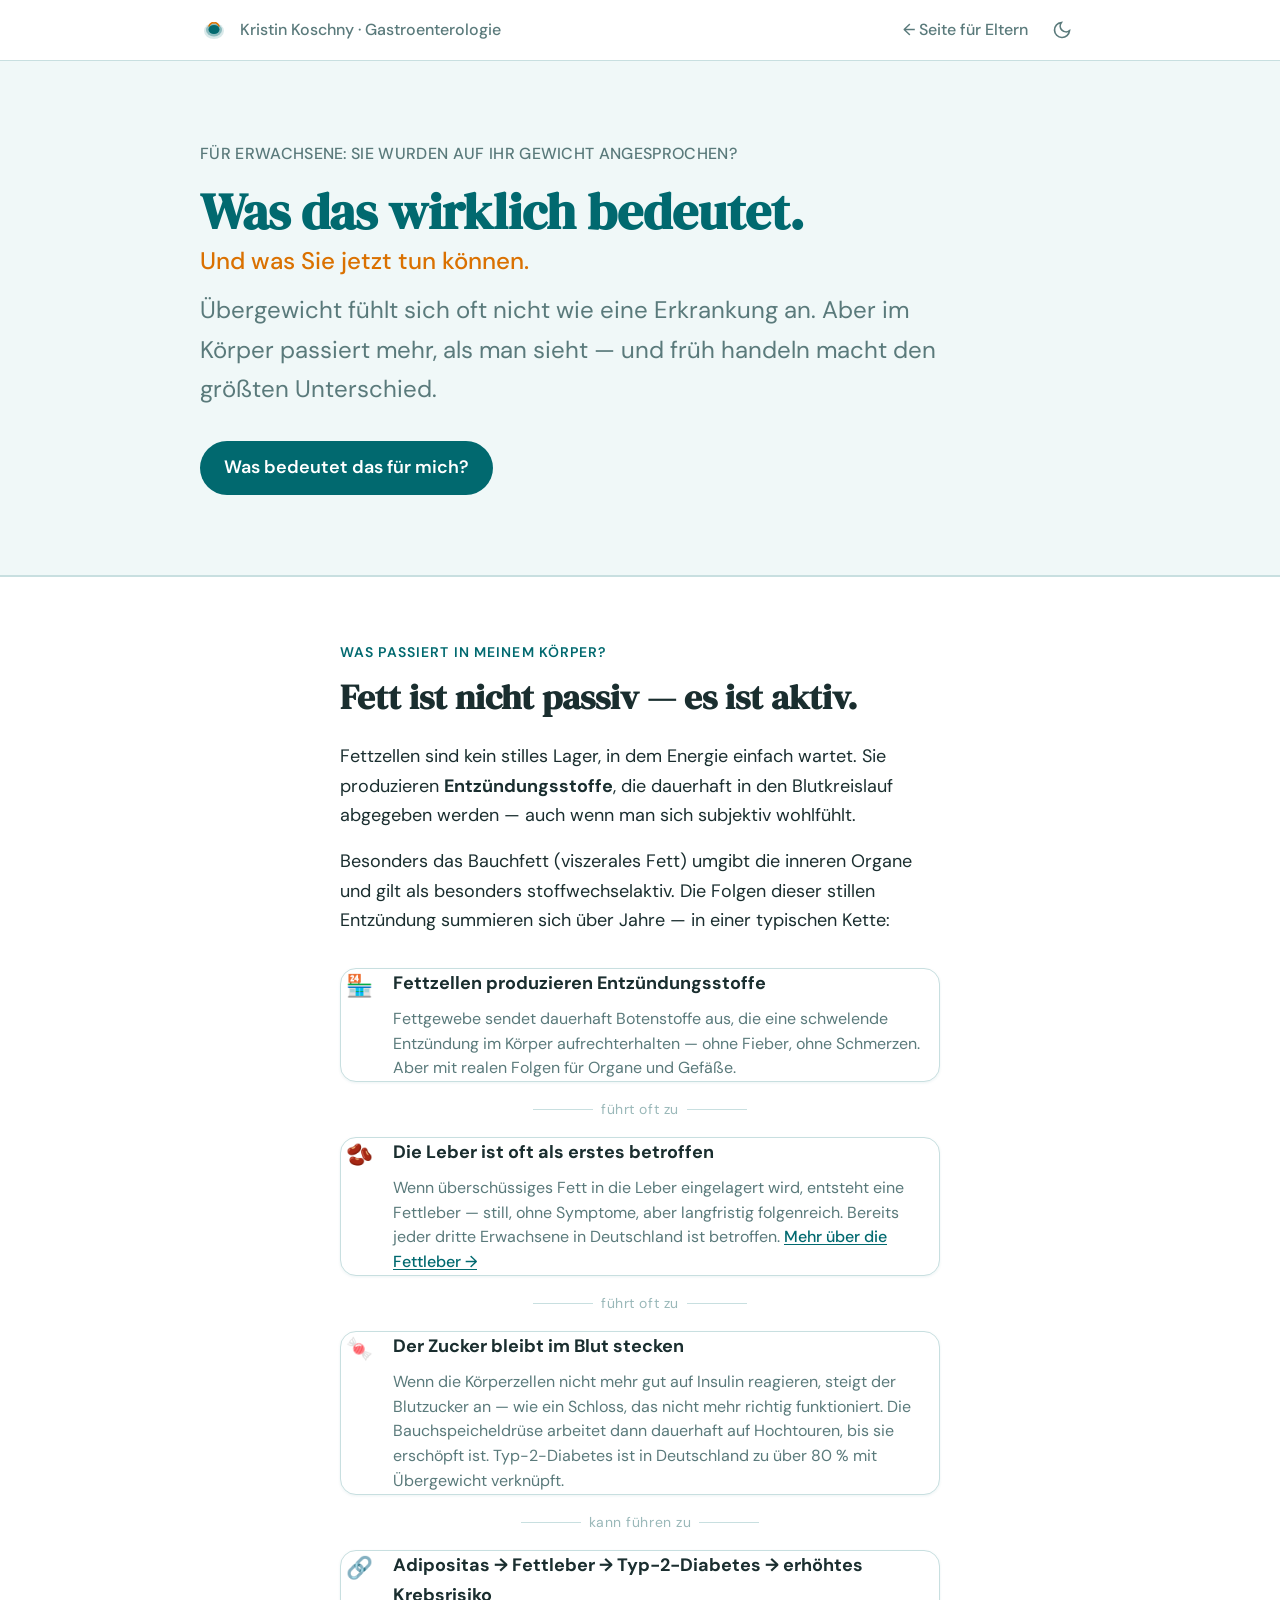
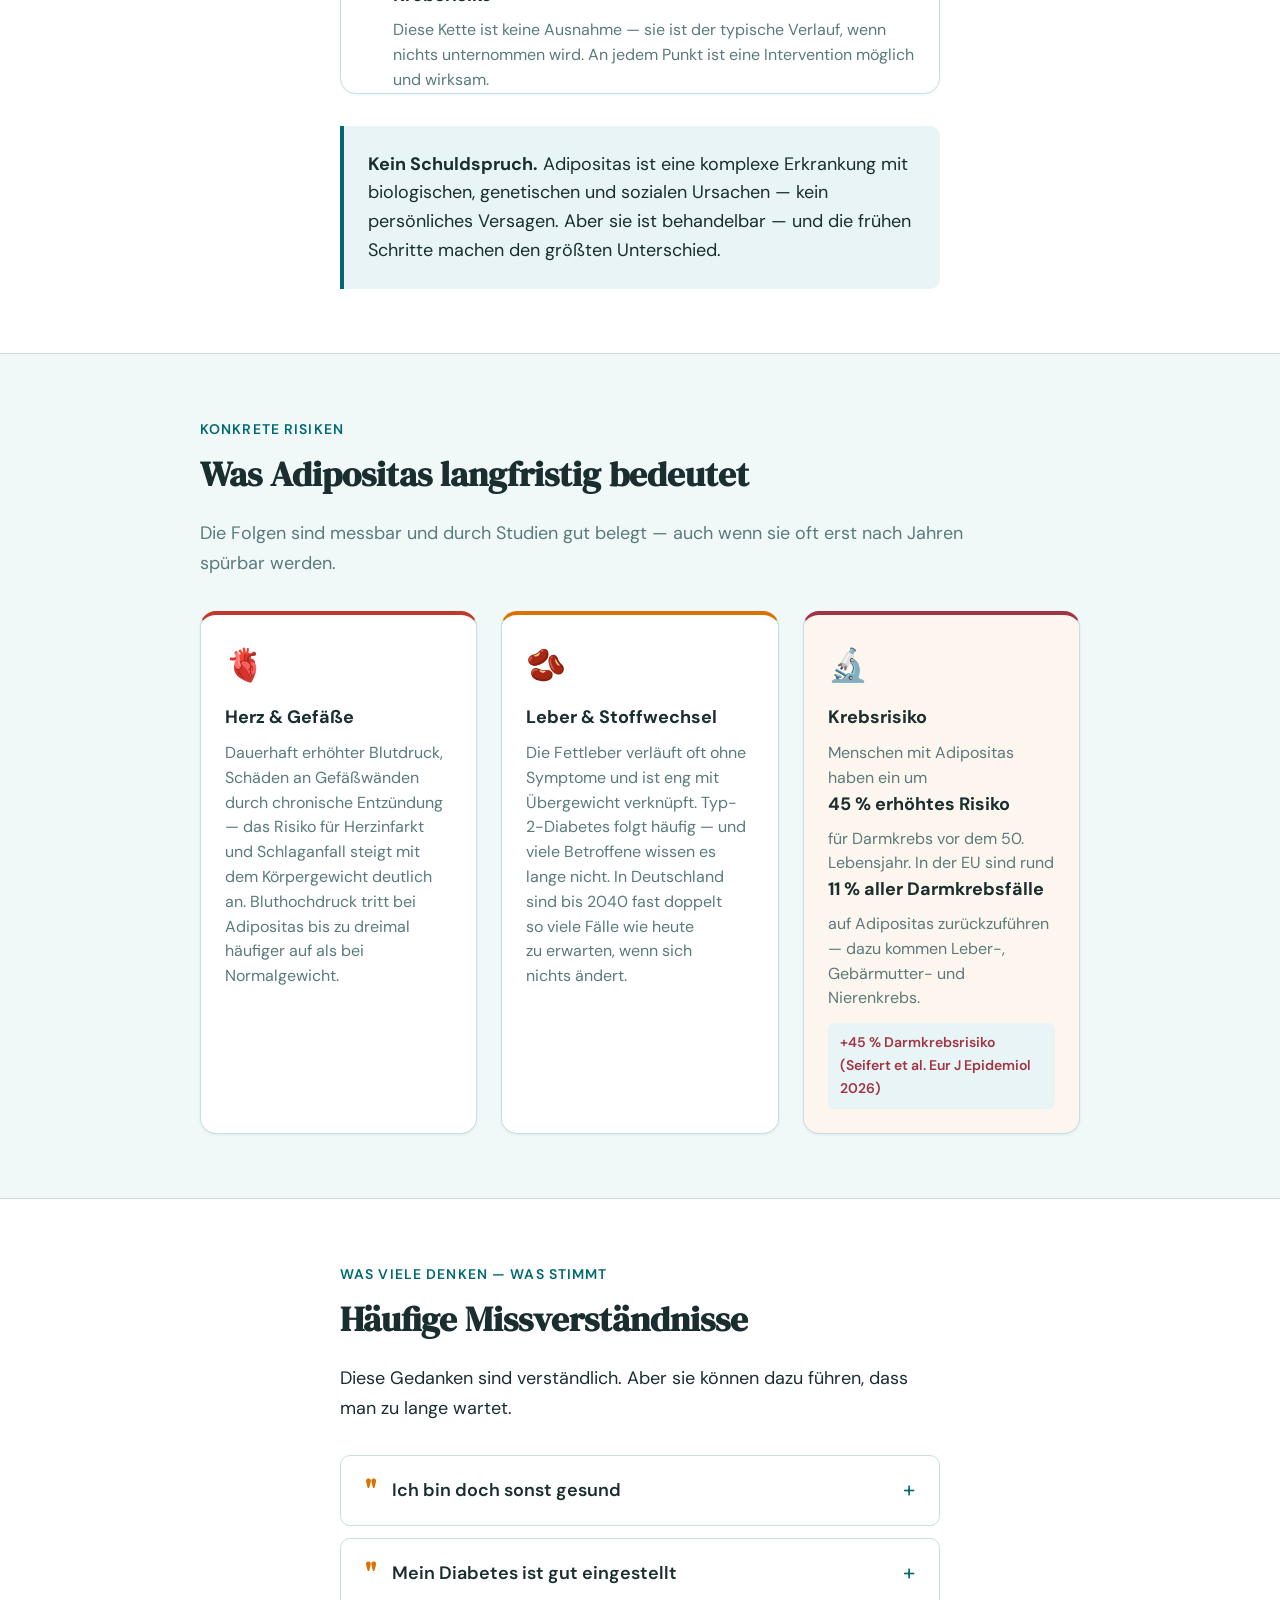
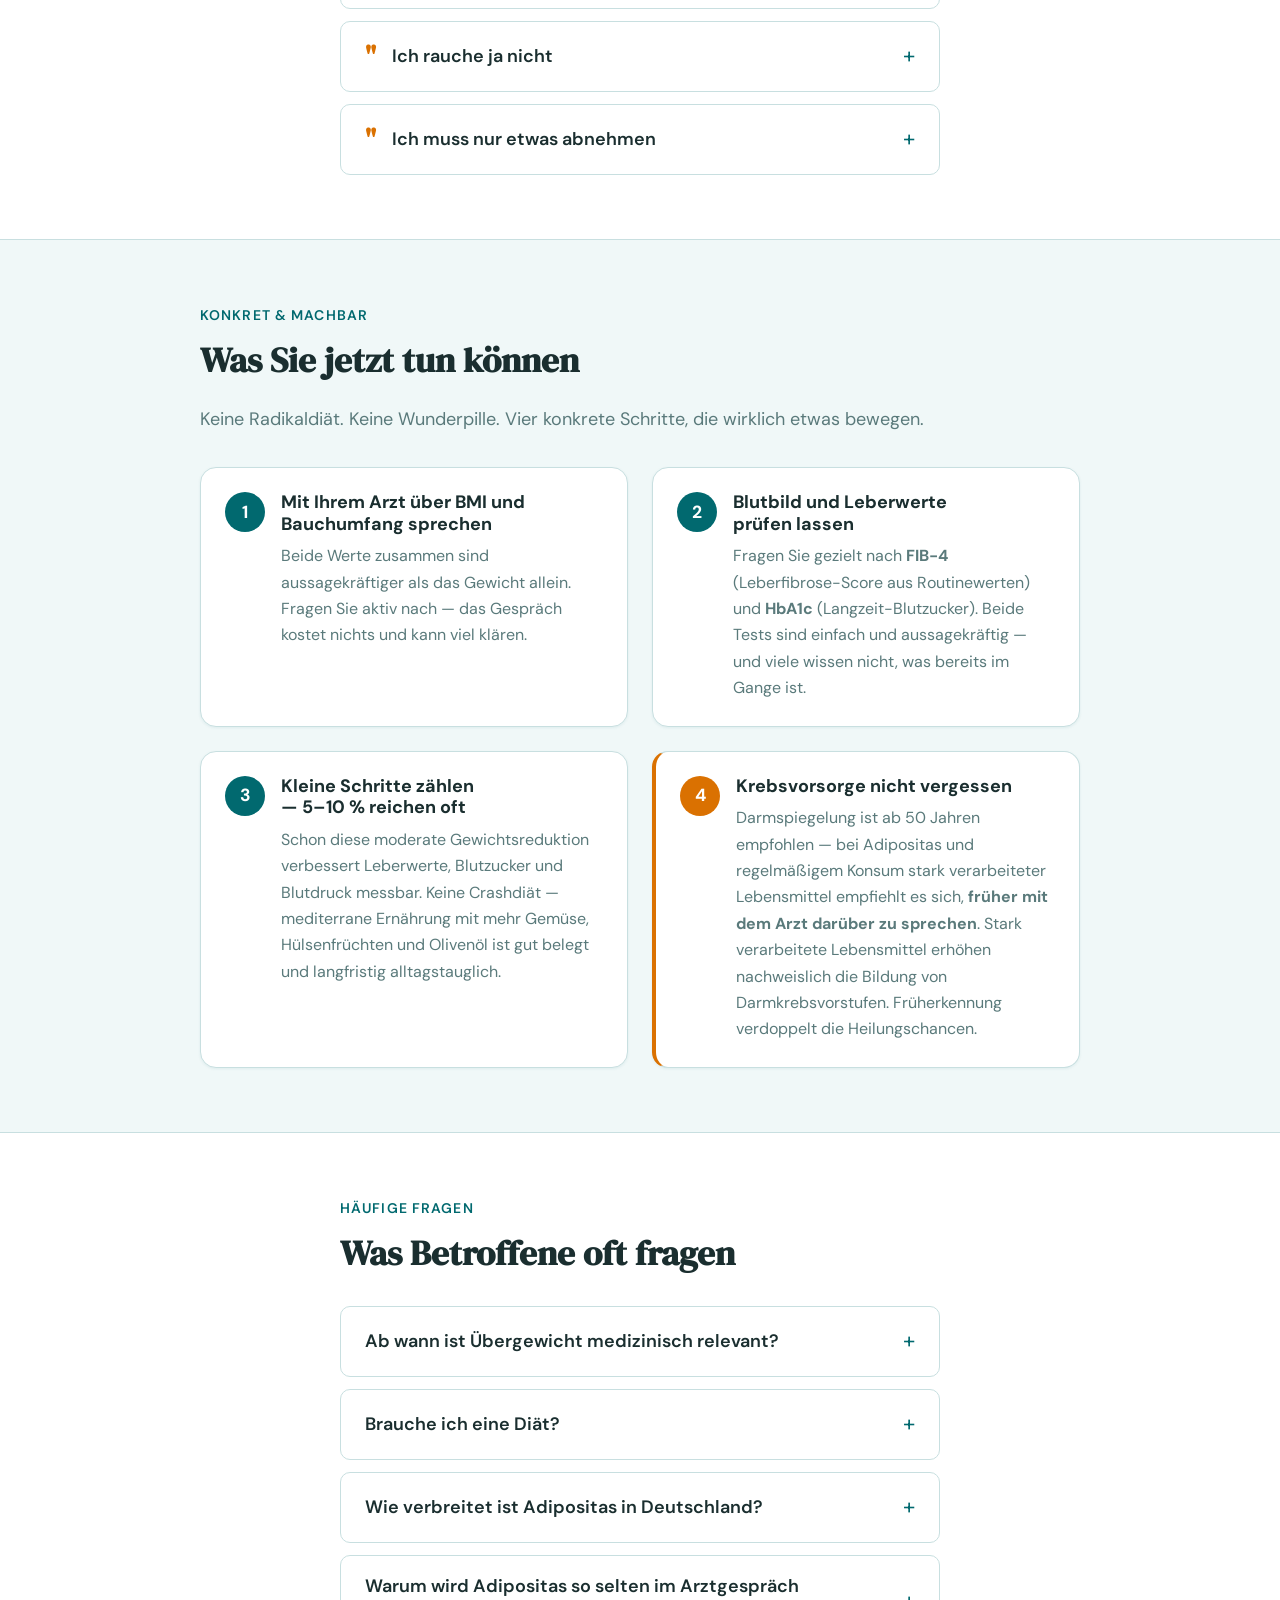
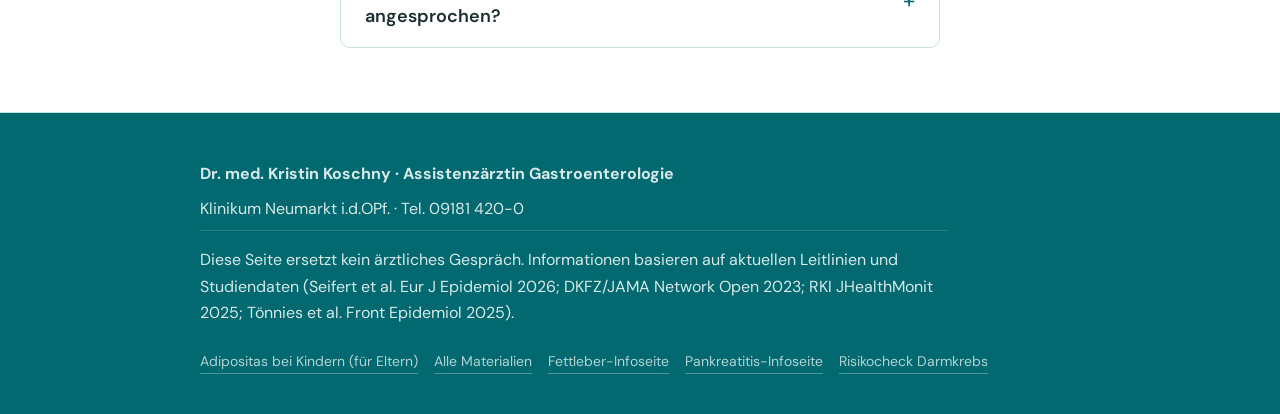
==== erwachsene.html @ b461386c "Neue Seite: Adipositas bei Erwachsenen" ====
<!DOCTYPE html>
<html lang="de" data-theme="light">
<head>
  <meta charset="UTF-8" />
  <meta name="viewport" content="width=device-width, initial-scale=1.0" />
  <title>Adipositas bei Erwachsenen – was das bedeutet und was Sie tun können | Klinikum Neumarkt</title>
  <meta name="description" content="Was Adipositas im Erwachsenenalter medizinisch bedeutet, welche Risiken bestehen – und was Sie konkret jetzt tun können." />
  <link rel="preconnect" href="https://fonts.googleapis.com" />
  <link rel="preconnect" href="https://fonts.gstatic.com" crossorigin />
  <link href="https://fonts.googleapis.com/css2?family=DM+Sans:wght@400;500;600;700&family=DM+Serif+Display&display=swap" rel="stylesheet" />
  <link rel="stylesheet" href="style.css" />

  <!--
    Quellenangaben / Sources:
    - Seifert et al. Eur J Epidemiol 2026: +45% Risiko für Early-Onset CRC bei Adipositas
    - DKFZ / JAMA Network Open 2023: Adipositas-assoziierter Darmkrebs (11% der EU-Fälle)
    - RKI Journal of Health Monitoring 2025: Adipositasprävalenz 19,7% in Deutschland
    - Tönnies et al. Front Epidemiol 2025: Prognose Typ-2-Diabetes und Übergewicht
  -->
</head>
<body>

  <!-- NAV -->
  <header class="nav">
    <div class="nav-inner">
      <span class="nav-logo">
        <svg width="28" height="28" viewBox="0 0 28 28" fill="none" aria-label="Klinikum Neumarkt Gastroenterologie">
          <ellipse cx="14" cy="15" rx="10" ry="8" fill="#01696F" opacity="0.15"/>
          <ellipse cx="14" cy="14" rx="8" ry="6.5" fill="#01696F" opacity="0.35"/>
          <ellipse cx="14" cy="13.5" rx="5.5" ry="4.5" fill="#01696F"/>
          <path d="M9 10 Q11 6 14 7 Q17 6 19 10" stroke="#DA7101" stroke-width="1.5" fill="none" stroke-linecap="round"/>
        </svg>
        <span>Kristin Koschny · Gastroenterologie</span>
      </span>
      <div style="display:flex;align-items:center;gap:var(--space-4)">
        <a href="index.html" class="nav-back">← Seite für Eltern</a>
        <button data-theme-toggle aria-label="Darkmode umschalten">
          <svg width="20" height="20" viewBox="0 0 24 24" fill="none" stroke="currentColor" stroke-width="2"><path d="M21 12.79A9 9 0 1 1 11.21 3 7 7 0 0 0 21 12.79z"/></svg>
        </button>
      </div>
    </div>
  </header>

  <!-- HERO -->
  <section class="hero">
    <div class="container">
      <p class="hero-label">Für Erwachsene: Sie wurden auf Ihr Gewicht angesprochen?</p>
      <h1 class="hero-headline">Was das wirklich bedeutet.<br><span class="hero-sub">Und was Sie jetzt tun können.</span></h1>
      <p class="hero-body">
        Übergewicht fühlt sich oft nicht wie eine Erkrankung an. Aber im Körper passiert mehr, als man sieht — und früh handeln macht den größten Unterschied.
      </p>
      <a href="#was-passiert" class="btn-primary">Was bedeutet das für mich?</a>
    </div>
  </section>

  <!-- SECTION 1: Was passiert im Körper -->
  <section class="section section-alt" id="was-passiert">
    <div class="container container-narrow">
      <p class="section-eyebrow">Was passiert in meinem Körper?</p>
      <h2>Fett ist nicht passiv — es ist aktiv.</h2>
      <p>
        Fettzellen sind kein stilles Lager, in dem Energie einfach wartet. Sie produzieren <strong>Entzündungsstoffe</strong>, die dauerhaft in den Blutkreislauf abgegeben werden — auch wenn man sich subjektiv wohlfühlt.
      </p>
      <p>
        Besonders das Bauchfett (viszerales Fett) umgibt die inneren Organe und gilt als besonders stoffwechselaktiv. Die Folgen dieser stillen Entzündung summieren sich über Jahre — in einer typischen Kette:
      </p>

      <div class="body-chain">
        <div class="chain-item fade-in">
          <div class="chain-icon">🏪</div>
          <div class="chain-content">
            <strong>Fettzellen produzieren Entzündungsstoffe</strong>
            <p>Fettgewebe sendet dauerhaft Botenstoffe aus, die eine schwelende Entzündung im Körper aufrechterhalten — ohne Fieber, ohne Schmerzen. Aber mit realen Folgen für Organe und Gefäße.</p>
          </div>
        </div>
        <div class="chain-connector">führt oft zu</div>
        <div class="chain-item fade-in">
          <div class="chain-icon">🫘</div>
          <div class="chain-content">
            <strong>Die Leber ist oft als erstes betroffen</strong>
            <p>Wenn überschüssiges Fett in die Leber eingelagert wird, entsteht eine Fettleber — still, ohne Symptome, aber langfristig folgenreich. Bereits jeder dritte Erwachsene in Deutschland ist betroffen. <a href="https://kkoschny.github.io/fettleber" class="inline-link">Mehr über die Fettleber →</a></p>
          </div>
        </div>
        <div class="chain-connector">führt oft zu</div>
        <div class="chain-item fade-in">
          <div class="chain-icon">🍬</div>
          <div class="chain-content">
            <strong>Der Zucker bleibt im Blut stecken</strong>
            <p>Wenn die Körperzellen nicht mehr gut auf Insulin reagieren, steigt der Blutzucker an — wie ein Schloss, das nicht mehr richtig funktioniert. Die Bauchspeicheldrüse arbeitet dann dauerhaft auf Hochtouren, bis sie erschöpft ist. Typ-2-Diabetes ist in Deutschland zu über 80&nbsp;% mit Übergewicht verknüpft.</p>
          </div>
        </div>
        <div class="chain-connector">kann führen zu</div>
        <div class="chain-item fade-in">
          <div class="chain-icon">🔗</div>
          <div class="chain-content">
            <strong>Adipositas → Fettleber → Typ-2-Diabetes → erhöhtes Krebsrisiko</strong>
            <p>Diese Kette ist keine Ausnahme — sie ist der typische Verlauf, wenn nichts unternommen wird. An jedem Punkt ist eine Intervention möglich und wirksam.</p>
          </div>
        </div>
      </div>

      <div class="callout">
        <strong>Kein Schuldspruch.</strong> Adipositas ist eine komplexe Erkrankung mit biologischen, genetischen und sozialen Ursachen — kein persönliches Versagen. Aber sie ist behandelbar — und die frühen Schritte machen den größten Unterschied.
      </div>
    </div>
  </section>

  <!-- SECTION 2: Risiken (Karten) -->
  <section class="section" id="risiken">
    <div class="container">
      <p class="section-eyebrow">Konkrete Risiken</p>
      <h2>Was Adipositas langfristig bedeutet</h2>
      <p class="section-intro">Die Folgen sind messbar und durch Studien gut belegt — auch wenn sie oft erst nach Jahren spürbar werden.</p>

      <div class="risk-grid">

        <div class="risk-card risk-card-heart fade-in">
          <div class="risk-icon">🫀</div>
          <strong>Herz &amp; Gefäße</strong>
          <p>Dauerhaft erhöhter Blutdruck, Schäden an Gefäßwänden durch chronische Entzündung — das Risiko für Herzinfarkt und Schlaganfall steigt mit dem Körpergewicht deutlich an. Bluthochdruck tritt bei Adipositas bis zu dreimal häufiger auf als bei Normalgewicht.</p>
        </div>

        <div class="risk-card risk-card-liver fade-in">
          <div class="risk-icon">🫘</div>
          <strong>Leber &amp; Stoffwechsel</strong>
          <p>Die Fettleber verläuft oft ohne Symptome und ist eng mit Übergewicht verknüpft. Typ-2-Diabetes folgt häufig — und viele Betroffene wissen es lange nicht. In Deutschland sind bis 2040 fast doppelt so viele Fälle wie heute zu erwarten, wenn sich nichts ändert.</p>
          <!-- Quelle: Tönnies et al. Front Epidemiol 2025 -->
        </div>

        <div class="risk-card risk-card-cancer fade-in">
          <div class="risk-icon">🔬</div>
          <strong>Krebsrisiko</strong>
          <p>Menschen mit Adipositas haben ein um <strong>45&nbsp;% erhöhtes Risiko</strong> für Darmkrebs vor dem 50. Lebensjahr. In der EU sind rund <strong>11&nbsp;% aller Darmkrebsfälle</strong> auf Adipositas zurückzuführen — dazu kommen Leber-, Gebärmutter- und Nierenkrebs.</p>
          <span class="risk-stat">+45&nbsp;% Darmkrebsrisiko (Seifert et al. Eur J Epidemiol 2026)</span>
          <!-- Quelle: DKFZ / JAMA Network Open 2023 -->
        </div>

      </div>
    </div>
  </section>

  <!-- SECTION 3: Mythen -->
  <section class="section section-alt" id="mythen">
    <div class="container container-narrow">
      <p class="section-eyebrow">Was viele denken — was stimmt</p>
      <h2>Häufige Missverständnisse</h2>
      <p>Diese Gedanken sind verständlich. Aber sie können dazu führen, dass man zu lange wartet.</p>

      <div class="myth-grid">

        <details class="myth-card fade-in">
          <summary>Ich bin doch sonst gesund</summary>
          <div class="myth-answer">
            <span class="myth-answer-label">Stimmt so nicht:</span>
            <p>Viele der entscheidenden Schäden — an Leber, Gefäßen, Bauchspeicheldrüse — laufen völlig still ab, ohne Symptome. Sich gesund zu <em>fühlen</em> und gesund zu <em>sein</em> sind bei Adipositas oft zwei verschiedene Dinge. Das ist keine Übertreibung — das ist die Biologie dieser Erkrankung.</p>
          </div>
        </details>

        <details class="myth-card fade-in">
          <summary>Mein Diabetes ist gut eingestellt</summary>
          <div class="myth-answer">
            <span class="myth-answer-label">Nur ein Teil der Wahrheit:</span>
            <p>Eine gute Blutzuckereinstellung ist wichtig und senkt reale Risiken. Aber sie behandelt das Symptom, nicht die Ursache. Die zugrundeliegende Insulinresistenz, die chronische Entzündung und das erhöhte Krebsrisiko durch Adipositas bleiben bestehen — und sprechen auf eine Gewichtsreduktion oft besser an als auf Medikamente allein.</p>
          </div>
        </details>

        <details class="myth-card fade-in">
          <summary>Ich rauche ja nicht</summary>
          <div class="myth-answer">
            <span class="myth-answer-label">Das hilft — reicht aber nicht:</span>
            <p>Nicht zu rauchen ist gut. Aber Adipositas ist ein eigenständiger Risikofaktor, der unabhängig vom Raucherstatus wirkt. Für Herzerkrankungen, Krebs und Diabetes spielt das Körpergewicht eine eigene, messbare Rolle — getrennt von anderen Lebensstilfaktoren.</p>
          </div>
        </details>

        <details class="myth-card fade-in">
          <summary>Ich muss nur etwas abnehmen</summary>
          <div class="myth-answer">
            <span class="myth-answer-label">Das stimmt — und ist ermutigend:</span>
            <p>Schon 5–10&nbsp;% Gewichtsverlust verbessern messbar Leberwerte, Nüchternblutzucker und Entzündungsmarker. Man muss kein Idealgewicht erreichen, um echte Verbesserungen zu spüren. Kleine Schritte — konsequent umgesetzt — haben eine große Wirkung.</p>
          </div>
        </details>

      </div>
    </div>
  </section>

  <!-- SECTION 4: Vier Schritte -->
  <section class="section" id="schritte">
    <div class="container">
      <p class="section-eyebrow">Konkret &amp; machbar</p>
      <h2>Was Sie jetzt tun können</h2>
      <p class="section-intro">Keine Radikaldiät. Keine Wunderpille. Vier konkrete Schritte, die wirklich etwas bewegen.</p>

      <div class="steps-grid">

        <div class="step-card fade-in">
          <div class="step-number">1</div>
          <div class="step-body">
            <h3>Mit Ihrem Arzt über BMI und Bauchumfang sprechen</h3>
            <p>Beide Werte zusammen sind aussagekräftiger als das Gewicht allein. Fragen Sie aktiv nach — das Gespräch kostet nichts und kann viel klären.</p>
          </div>
        </div>

        <div class="step-card fade-in">
          <div class="step-number">2</div>
          <div class="step-body">
            <h3>Blutbild und Leberwerte prüfen lassen</h3>
            <p>Fragen Sie gezielt nach <strong>FIB-4</strong> (Leberfibrose-Score aus Routinewerten) und <strong>HbA1c</strong> (Langzeit-Blutzucker). Beide Tests sind einfach und aussagekräftig — und viele wissen nicht, was bereits im Gange ist.</p>
          </div>
        </div>

        <div class="step-card fade-in">
          <div class="step-number">3</div>
          <div class="step-body">
            <h3>Kleine Schritte zählen — 5–10&nbsp;% reichen oft</h3>
            <p>Schon diese moderate Gewichtsreduktion verbessert Leberwerte, Blutzucker und Blutdruck messbar. Keine Crashdiät — mediterrane Ernährung mit mehr Gemüse, Hülsenfrüchten und Olivenöl ist gut belegt und langfristig alltagstauglich.</p>
          </div>
        </div>

        <div class="step-card step-card-warning fade-in">
          <div class="step-number step-number-amber">4</div>
          <div class="step-body">
            <h3>Krebsvorsorge nicht vergessen</h3>
            <p>Darmspiegelung ist ab 50 Jahren empfohlen — bei Adipositas und regelmäßigem Konsum stark verarbeiteter Lebensmittel empfiehlt es sich, <strong>früher mit dem Arzt darüber zu sprechen</strong>. Stark verarbeitete Lebensmittel erhöhen nachweislich die Bildung von Darmkrebsvorstufen. Früherkennung verdoppelt die Heilungschancen.</p>
          </div>
        </div>

      </div>
    </div>
  </section>

  <!-- SECTION 5: FAQ Erwachsene -->
  <section class="section section-alt" id="faq">
    <div class="container container-narrow">
      <p class="section-eyebrow">Häufige Fragen</p>
      <h2>Was Betroffene oft fragen</h2>

      <div class="faq-list">

        <details class="faq-item">
          <summary>Ab wann ist Übergewicht medizinisch relevant?</summary>
          <p>Ab einem BMI von 25 spricht man von Übergewicht, ab 30 von Adipositas. Besonders aussagekräftig ist der <strong>Bauchumfang</strong>: Über 88&nbsp;cm (Frauen) bzw. 102&nbsp;cm (Männer) ist das Risiko für Herz-Kreislauf-Erkrankungen und Diabetes deutlich erhöht — unabhängig vom BMI. Beide Werte zusammen geben das vollständige Bild.</p>
        </details>

        <details class="faq-item">
          <summary>Brauche ich eine Diät?</summary>
          <p>Keine Crashdiät — sie führt häufig zu Jo-Jo-Effekten und ist selten dauerhaft wirksam. Was gut belegt ist: die <strong>mediterrane Ernährung</strong> mit viel Gemüse, Hülsenfrüchten, Olivenöl, Nüssen und wenig verarbeitetem Fleisch. Sie verbessert Leberwerte und Insulinsensitivität — auch ohne radikale Kalorienreduktion. Kleine, machbare Schritte halten länger als perfekte Pläne.</p>
        </details>

        <details class="faq-item">
          <summary>Wie verbreitet ist Adipositas in Deutschland?</summary>
          <!-- Quelle: RKI JHealthMonit 2025 -->
          <p>Laut RKI Journal of Health Monitoring 2025 haben rund <strong>19,7&nbsp;%</strong> der Erwachsenen in Deutschland einen BMI ≥ 30 — also fast jeder Fünfte. Weitere 37&nbsp;% gelten als übergewichtig. Adipositas ist damit eine der häufigsten chronischen Erkrankungen in Deutschland, wird aber oft nicht so behandelt.</p>
        </details>

        <details class="faq-item">
          <summary>Warum wird Adipositas so selten im Arztgespräch angesprochen?</summary>
          <p>Aus Respekt, Zeitdruck und manchmal aus der Annahme, der Patient wisse es ja selbst. Das ändert sich — aber Sie müssen das Gespräch nicht abwarten. Wenn Sie auf Ihr Gewicht angesprochen wurden oder selbst Fragen haben: sprechen Sie Ihren Arzt direkt an. Es ist eine medizinische Erkrankung, kein persönliches Versagen.</p>
        </details>

      </div>
    </div>
  </section>

  <!-- FOOTER -->
  <footer class="footer">
    <div class="container">
      <p class="footer-name">Dr. med. Kristin Koschny · Assistenzärztin Gastroenterologie</p>
      <p>Klinikum Neumarkt i.d.OPf. · Tel. 09181 420-0</p>
      <p class="footer-note">Diese Seite ersetzt kein ärztliches Gespräch. Informationen basieren auf aktuellen Leitlinien und Studiendaten (Seifert et al. Eur J Epidemiol 2026; DKFZ/JAMA Network Open 2023; RKI JHealthMonit 2025; Tönnies et al. Front Epidemiol 2025).</p>
      <nav class="footer-links">
        <a href="index.html">Adipositas bei Kindern (für Eltern)</a>
        <a href="https://kkoschny.github.io/materialien">Alle Materialien</a>
        <a href="https://kkoschny.github.io/fettleber">Fettleber-Infoseite</a>
        <a href="https://kkoschny.github.io/pankreatitis">Pankreatitis-Infoseite</a>
        <a href="https://kkoschny.github.io/darmkrebscheck">Risikocheck Darmkrebs</a>
      </nav>
    </div>
  </footer>

  <script>
    (function(){
      const t = document.querySelector('[data-theme-toggle]');
      const r = document.documentElement;
      let d = matchMedia('(prefers-color-scheme:dark)').matches ? 'dark' : 'light';
      r.setAttribute('data-theme', d);
      if (t) t.addEventListener('click', () => {
        d = d === 'dark' ? 'light' : 'dark';
        r.setAttribute('data-theme', d);
        t.innerHTML = d === 'dark'
          ? '<svg width="20" height="20" viewBox="0 0 24 24" fill="none" stroke="currentColor" stroke-width="2"><circle cx="12" cy="12" r="5"/><path d="M12 1v2M12 21v2M4.22 4.22l1.42 1.42M18.36 18.36l1.42 1.42M1 12h2M21 12h2M4.22 19.78l1.42-1.42M18.36 5.64l1.42-1.42"/></svg>'
          : '<svg width="20" height="20" viewBox="0 0 24 24" fill="none" stroke="currentColor" stroke-width="2"><path d="M21 12.79A9 9 0 1 1 11.21 3 7 7 0 0 0 21 12.79z"/></svg>';
      });

      // Scroll fade-in
      const observer = new IntersectionObserver(entries => {
        entries.forEach(e => { if (e.isIntersecting) { e.target.classList.add('visible'); } });
      }, { threshold: 0.1 });
      document.querySelectorAll('.fade-in').forEach(el => observer.observe(el));
    })();
  </script>
</body>
</html>
---- style.css ----
/* ── Design Tokens ─────────────────────────────────────────────────────────── */
:root, [data-theme="light"] {
  --color-bg:             #f0f8f8;
  --color-surface:        #ffffff;
  --color-surface-alt:    #e8f4f5;
  --color-border:         #c8dfe0;
  --color-text:           #1a2e2f;
  --color-text-muted:     #5a7a7b;
  --color-text-faint:     #9ab8b9;
  --color-primary:        #01696F;
  --color-primary-hover:  #0c4e54;
  --color-amber:          #DA7101;
  --color-amber-light:    #fdf3e7;
  --color-gold:           #E8C87A;
  --color-gold-dark:      #D4A847;
  --color-danger:         #a13544;
  --color-danger-light:   #fdeaea;
  --color-success:        #437a22;

  --text-xs:   clamp(0.75rem,  0.7rem  + 0.25vw, 0.875rem);
  --text-sm:   clamp(0.875rem, 0.8rem  + 0.35vw, 1rem);
  --text-base: clamp(1rem,     0.95rem + 0.25vw, 1.125rem);
  --text-lg:   clamp(1.125rem, 1rem    + 0.75vw, 1.5rem);
  --text-xl:   clamp(1.5rem,   1.2rem  + 1.25vw, 2.25rem);
  --text-2xl:  clamp(2rem,     1.2rem  + 2.5vw,  3.5rem);

  --space-2:  0.5rem;
  --space-3:  0.75rem;
  --space-4:  1rem;
  --space-6:  1.5rem;
  --space-8:  2rem;
  --space-10: 2.5rem;
  --space-12: 3rem;
  --space-16: 4rem;
  --space-20: 5rem;

  --radius-sm: 0.375rem;
  --radius-md: 0.625rem;
  --radius-lg: 1rem;
  --radius-xl: 1.5rem;

  --shadow-sm: 0 1px 3px rgba(1,105,111,0.08);
  --shadow-md: 0 4px 16px rgba(1,105,111,0.10);

  --font-display: 'DM Serif Display', Georgia, serif;
  --font-body: 'DM Sans', system-ui, sans-serif;

  --transition: 180ms cubic-bezier(0.16, 1, 0.3, 1);
}

[data-theme="dark"] {
  --color-bg:           #0f1e1f;
  --color-surface:      #162425;
  --color-surface-alt:  #1c2e2f;
  --color-border:       #2a4042;
  --color-text:         #d4e8e9;
  --color-text-muted:   #6a9899;
  --color-text-faint:   #3d6062;
  --color-primary:      #4f98a3;
  --color-primary-hover:#62b0bc;
  --color-amber:        #fdab43;
  --color-amber-light:  #2a1f0d;
  --color-gold:         #c9a355;
  --color-danger:       #dd6974;
  --color-danger-light: #2a1015;
}

@media (prefers-color-scheme: dark) {
  :root:not([data-theme]) {
    --color-bg:           #0f1e1f;
    --color-surface:      #162425;
    --color-surface-alt:  #1c2e2f;
    --color-border:       #2a4042;
    --color-text:         #d4e8e9;
    --color-text-muted:   #6a9899;
    --color-text-faint:   #3d6062;
    --color-primary:      #4f98a3;
    --color-primary-hover:#62b0bc;
    --color-amber:        #fdab43;
    --color-amber-light:  #2a1f0d;
  }
}

/* ── Reset ─────────────────────────────────────────────────────────────────── */
*, *::before, *::after { box-sizing: border-box; margin: 0; padding: 0; }
html { scroll-behavior: smooth; -webkit-font-smoothing: antialiased; }
body {
  font-family: var(--font-body);
  font-size: var(--text-base);
  color: var(--color-text);
  background: var(--color-bg);
  line-height: 1.65;
  min-height: 100dvh;
}
img, svg { display: block; max-width: 100%; }
h1, h2, h3 { text-wrap: balance; line-height: 1.2; }
p { text-wrap: pretty; max-width: 68ch; }
button { cursor: pointer; background: none; border: none; font: inherit; color: inherit; }

/* ── Layout ────────────────────────────────────────────────────────────────── */
.container {
  max-width: 960px;
  margin-inline: auto;
  padding-inline: clamp(var(--space-4), 5vw, var(--space-10));
}
.container-narrow { max-width: 680px; }

/* ── Nav ───────────────────────────────────────────────────────────────────── */
.nav {
  position: sticky; top: 0; z-index: 100;
  background: var(--color-surface);
  border-bottom: 1px solid var(--color-border);
  padding-block: var(--space-3);
}
.nav-inner {
  max-width: 960px;
  margin-inline: auto;
  padding-inline: clamp(var(--space-4), 5vw, var(--space-10));
  display: flex;
  align-items: center;
  justify-content: space-between;
}
.nav-logo {
  display: flex; align-items: center; gap: var(--space-3);
  font-size: var(--text-sm); font-weight: 500;
  color: var(--color-text-muted);
}
.nav button {
  padding: var(--space-2);
  border-radius: var(--radius-sm);
  color: var(--color-text-muted);
  transition: color var(--transition), background var(--transition);
}
.nav button:hover { color: var(--color-primary); background: var(--color-surface-alt); }

/* ── Hero ──────────────────────────────────────────────────────────────────── */
.hero {
  padding-block: clamp(var(--space-12), 10vw, var(--space-20));
  border-bottom: 1px solid var(--color-border);
}
.hero-label {
  font-size: var(--text-sm);
  color: var(--color-text-muted);
  margin-bottom: var(--space-4);
  font-weight: 500;
  letter-spacing: 0.02em;
  text-transform: uppercase;
}
.hero-headline {
  font-family: var(--font-display);
  font-size: var(--text-2xl);
  color: var(--color-primary);
  margin-bottom: var(--space-4);
  line-height: 1.1;
}
.hero-sub {
  display: block;
  font-family: var(--font-body);
  font-size: var(--text-lg);
  font-weight: 500;
  color: var(--color-amber);
  margin-top: var(--space-2);
}
.hero-body {
  font-size: var(--text-lg);
  color: var(--color-text-muted);
  margin-bottom: var(--space-8);
  max-width: 52ch;
}
.btn-primary {
  display: inline-block;
  background: var(--color-primary);
  color: white;
  padding: var(--space-3) var(--space-6);
  border-radius: var(--radius-full, 9999px);
  text-decoration: none;
  font-weight: 600;
  font-size: var(--text-base);
  transition: background var(--transition), transform var(--transition);
}
.btn-primary:hover { background: var(--color-primary-hover); transform: translateY(-1px); }

/* ── Sections ──────────────────────────────────────────────────────────────── */
.section {
  padding-block: clamp(var(--space-10), 8vw, var(--space-16));
}
.section-alt {
  background: var(--color-surface);
  border-block: 1px solid var(--color-border);
}
.section-eyebrow {
  font-size: var(--text-xs);
  font-weight: 600;
  text-transform: uppercase;
  letter-spacing: 0.08em;
  color: var(--color-primary);
  margin-bottom: var(--space-3);
}
.section h2 {
  font-family: var(--font-display);
  font-size: var(--text-xl);
  margin-bottom: var(--space-6);
  color: var(--color-text);
}
.section p + p { margin-top: var(--space-4); }
.section-intro {
  color: var(--color-text-muted);
  margin-bottom: var(--space-8);
}

/* ── Callout ───────────────────────────────────────────────────────────────── */
.callout {
  margin-top: var(--space-8);
  padding: var(--space-6);
  background: var(--color-surface-alt);
  border-left: 4px solid var(--color-primary);
  border-radius: 0 var(--radius-md) var(--radius-md) 0;
  font-size: var(--text-base);
  color: var(--color-text);
  line-height: 1.6;
}
.callout-amber {
  background: var(--color-amber-light);
  border-left: 4px solid var(--color-amber);
  color: var(--color-text);
}

/* ── Risiko-Karten Grid ────────────────────────────────────────────────────── */
.risk-grid {
  display: grid;
  grid-template-columns: repeat(auto-fit, minmax(260px, 1fr));
  gap: var(--space-6);
  margin-top: var(--space-8);
}
.risk-card {
  padding: var(--space-6);
  background: var(--color-surface);
  border: 1px solid var(--color-border);
  border-radius: var(--radius-lg);
  box-shadow: var(--shadow-sm);
  position: relative;
}
.risk-card-heart   { border-top: 4px solid #c0392b; }
.risk-card-liver   { border-top: 4px solid var(--color-amber); }
.risk-card-cancer  { border-top: 4px solid var(--color-danger); }

.risk-icon { font-size: 2rem; margin-bottom: var(--space-3); }
.risk-card strong {
  display: block;
  font-size: var(--text-base);
  font-weight: 700;
  margin-bottom: var(--space-2);
  color: var(--color-text);
}
.risk-card p {
  font-size: var(--text-sm);
  color: var(--color-text-muted);
  line-height: 1.55;
  max-width: 100%;
}
.risk-card .risk-stat {
  display: inline-block;
  margin-top: var(--space-3);
  padding: var(--space-2) var(--space-3);
  background: var(--color-surface-alt);
  border-radius: var(--radius-sm);
  font-size: var(--text-xs);
  font-weight: 600;
  color: var(--color-danger);
}

/* ── Mythos Cards ──────────────────────────────────────────────────────────── */
.myth-grid {
  display: flex;
  flex-direction: column;
  gap: var(--space-3);
  margin-top: var(--space-8);
}
.myth-card {
  background: var(--color-surface);
  border: 1px solid var(--color-border);
  border-radius: var(--radius-md);
  overflow: hidden;
}
.myth-card summary {
  padding: var(--space-4) var(--space-6);
  font-weight: 600;
  cursor: pointer;
  list-style: none;
  display: flex;
  align-items: center;
  gap: var(--space-4);
  font-size: var(--text-base);
}
.myth-card summary::before {
  content: '"';
  font-family: var(--font-display);
  font-size: 1.6rem;
  color: var(--color-amber);
  flex-shrink: 0;
  line-height: 1;
}
.myth-card summary::after {
  content: '+';
  font-size: 1.4rem;
  font-weight: 400;
  color: var(--color-primary);
  flex-shrink: 0;
  margin-left: auto;
  transition: transform var(--transition);
}
.myth-card[open] summary::after {
  transform: rotate(45deg);
}
.myth-answer {
  padding: 0 var(--space-6) var(--space-5);
  display: flex;
  gap: var(--space-4);
  align-items: flex-start;
}
.myth-answer-label {
  flex-shrink: 0;
  font-size: var(--text-xs);
  font-weight: 700;
  text-transform: uppercase;
  letter-spacing: 0.06em;
  color: var(--color-primary);
  padding-top: 2px;
}
.myth-answer p {
  font-size: var(--text-sm);
  color: var(--color-text-muted);
  line-height: 1.6;
  max-width: 100%;
}

/* ── Steps Grid ────────────────────────────────────────────────────────────── */
.steps-grid {
  display: grid;
  grid-template-columns: repeat(auto-fit, minmax(280px, 1fr));
  gap: var(--space-6);
  margin-top: var(--space-8);
}
.step-card {
  background: var(--color-surface);
  border: 1px solid var(--color-border);
  border-radius: var(--radius-lg);
  padding: var(--space-6);
  display: flex;
  gap: var(--space-4);
  align-items: flex-start;
  box-shadow: var(--shadow-sm);
}
.step-number {
  flex-shrink: 0;
  width: 2.5rem;
  height: 2.5rem;
  border-radius: 50%;
  background: var(--color-primary);
  color: white;
  display: flex;
  align-items: center;
  justify-content: center;
  font-family: var(--font-body);
  font-weight: 700;
  font-size: 1.1rem;
}
.step-body h3 {
  font-size: var(--text-base);
  font-weight: 700;
  margin-bottom: var(--space-2);
  color: var(--color-text);
}
.step-body p {
  font-size: var(--text-sm);
  color: var(--color-text-muted);
  margin: 0;
  max-width: 100%;
}

/* ── FAQ ─────────────────────────────────────────────────────────────────────── */
.faq-list {
  margin-top: var(--space-8);
  display: flex;
  flex-direction: column;
  gap: var(--space-3);
}
.faq-item {
  background: var(--color-surface);
  border: 1px solid var(--color-border);
  border-radius: var(--radius-md);
  overflow: hidden;
}
.faq-item summary {
  padding: var(--space-4) var(--space-6);
  font-weight: 600;
  cursor: pointer;
  list-style: none;
  display: flex;
  justify-content: space-between;
  align-items: center;
  gap: var(--space-4);
  font-size: var(--text-base);
}
.faq-item summary::after {
  content: '+';
  font-size: 1.4rem;
  font-weight: 400;
  color: var(--color-primary);
  flex-shrink: 0;
  transition: transform var(--transition);
}
.faq-item[open] summary::after {
  transform: rotate(45deg);
}
.faq-item p {
  padding: 0 var(--space-6) var(--space-4);
  color: var(--color-text-muted);
  font-size: var(--text-sm);
  max-width: 100%;
}

/* ── Körper-Erklär-Abschnitt ───────────────────────────────────────────────── */
.body-chain {
  display: flex;
  flex-direction: column;
  gap: var(--space-4);
  margin-top: var(--space-8);
}
.chain-item {
  display: flex;
  gap: var(--space-4);
  align-items: flex-start;
  padding: var(--space-5) var(--space-6);
  background: var(--color-surface);
  border: 1px solid var(--color-border);
  border-radius: var(--radius-lg);
  box-shadow: var(--shadow-sm);
}
.chain-icon {
  flex-shrink: 0;
  width: 2.25rem;
  height: 2.25rem;
  display: flex;
  align-items: center;
  justify-content: center;
  font-size: 1.35rem;
}
.chain-content strong {
  display: block;
  font-size: var(--text-base);
  font-weight: 700;
  margin-bottom: var(--space-2);
  color: var(--color-text);
}
.chain-content p {
  font-size: var(--text-sm);
  color: var(--color-text-muted);
  line-height: 1.55;
  max-width: 100%;
}
.chain-connector {
  display: flex;
  align-items: center;
  justify-content: center;
  color: var(--color-text-faint);
  font-size: var(--text-xs);
  letter-spacing: 0.04em;
  gap: var(--space-2);
  padding-block: 0;
}
.chain-connector::before, .chain-connector::after {
  content: '';
  flex: 1;
  height: 1px;
  background: var(--color-border);
  max-width: 60px;
}

/* ── Footer ────────────────────────────────────────────────────────────────── */
.footer {
  padding-block: var(--space-10);
  background: var(--color-primary);
  color: white;
}
.footer p { color: rgba(255,255,255,0.85); font-size: var(--text-sm); margin-top: var(--space-2); }
.footer strong { color: white; font-weight: 700; }
.footer-name { font-weight: 700; color: white; font-size: var(--text-base); }
.footer-note {
  margin-top: var(--space-6);
  font-size: var(--text-xs);
  color: rgba(255,255,255,0.55);
  border-top: 1px solid rgba(255,255,255,0.15);
  padding-top: var(--space-4);
}
.footer-links {
  display: flex;
  flex-wrap: wrap;
  gap: var(--space-4);
  margin-top: var(--space-6);
}
.footer-links a {
  font-size: var(--text-xs);
  color: rgba(255,255,255,0.7);
  text-decoration: none;
  border-bottom: 1px solid rgba(255,255,255,0.3);
  transition: color var(--transition);
}
.footer-links a:hover { color: white; }

/* ── Animations ────────────────────────────────────────────────────────────── */
.fade-in { opacity: 0; transform: translateY(16px); transition: opacity 0.5s ease, transform 0.5s ease; }
.fade-in.visible { opacity: 1; transform: none; }

/* ── Mobile ────────────────────────────────────────────────────────────────── */
@media (max-width: 600px) {
  .risk-grid { grid-template-columns: 1fr; }
  .steps-grid { grid-template-columns: 1fr; }
  .chain-item { flex-direction: column; }
}

/* ── Audience Split ────────────────────────────────────────────────────────── */
.audience-split {
  background: var(--color-surface);
  border-bottom: 1px solid var(--color-border);
  padding-block: var(--space-8);
}
.audience-split-label {
  text-align: center;
  font-size: var(--text-sm);
  font-weight: 600;
  text-transform: uppercase;
  letter-spacing: 0.08em;
  color: var(--color-text-muted);
  margin-bottom: var(--space-5);
}
.audience-cards {
  display: grid;
  grid-template-columns: 1fr 1fr;
  gap: var(--space-4);
  max-width: 720px;
  margin-inline: auto;
}
@media (max-width: 600px) {
  .audience-cards { grid-template-columns: 1fr; }
}
.audience-card {
  display: flex;
  align-items: center;
  gap: var(--space-4);
  padding: var(--space-5) var(--space-6);
  border-radius: var(--radius-lg);
  border: 2px solid var(--color-border);
  background: var(--color-bg);
  text-decoration: none;
  color: var(--color-text);
  transition: border-color var(--transition), box-shadow var(--transition), transform var(--transition);
  cursor: pointer;
}
.audience-card:hover {
  box-shadow: var(--shadow-md);
  transform: translateY(-2px);
}
.audience-card-parents { border-color: var(--color-primary); }
.audience-card-parents:hover { border-color: var(--color-primary-hover); background: var(--color-surface-alt); }
.audience-card-adult { border-color: var(--color-amber); }
.audience-card-adult:hover { border-color: var(--color-amber); background: var(--color-amber-light); }
.audience-card-icon { font-size: 2rem; flex-shrink: 0; }
.audience-card div { flex: 1; }
.audience-card strong {
  display: block;
  font-size: var(--text-base);
  font-weight: 700;
  margin-bottom: var(--space-1, 0.25rem);
}
.audience-card span:not(.audience-card-icon):not(.audience-card-arrow) {
  font-size: var(--text-sm);
  color: var(--color-text-muted);
  line-height: 1.4;
}
.audience-card-arrow {
  font-size: 1.3rem;
  color: var(--color-text-faint);
  flex-shrink: 0;
  transition: transform var(--transition);
}
.audience-card:hover .audience-card-arrow { transform: scale(1.3); }

/* ── Empathy Section ───────────────────────────────────────────────────────── */
.section-empathy {
  background: var(--color-surface);
  border-block: 1px solid var(--color-border);
}
.callout-observation {
  background: linear-gradient(135deg, var(--color-surface-alt) 0%, #f5f0e8 100%);
  border-left: 4px solid var(--color-amber);
  margin-top: var(--space-8);
  padding: var(--space-6);
  border-radius: 0 var(--radius-md) var(--radius-md) 0;
  font-size: var(--text-sm);
  color: var(--color-text);
  line-height: 1.7;
}
[data-theme="dark"] .callout-observation {
  background: linear-gradient(135deg, var(--color-surface-alt) 0%, #201a10 100%);
}

/* ── Risk Card Cancer (orange highlight) ───────────────────────────────────── */
.risk-card-cancer {
  border-top: 4px solid var(--color-danger);
  background: #fdf6ee;
}
[data-theme="dark"] .risk-card-cancer {
  background: #1f1508;
}

/* ── Steps Warning ─────────────────────────────────────────────────────────── */
.step-card-warning {
  border-left: 4px solid var(--color-amber);
}
.step-number-amber {
  background: var(--color-amber) !important;
}

/* ── Bridge Card (Erwachsene) ──────────────────────────────────────────────── */
.parent-adult-bridge { background: var(--color-surface-alt); }
.bridge-card {
  display: grid;
  grid-template-columns: 1fr auto;
  gap: var(--space-10);
  align-items: center;
  padding: var(--space-8);
  background: var(--color-surface);
  border: 1px solid var(--color-border);
  border-radius: var(--radius-xl);
  box-shadow: var(--shadow-md);
}
@media (max-width: 700px) {
  .bridge-card { grid-template-columns: 1fr; }
  .bridge-right { display: none; }
}
.bridge-card h2 { margin-bottom: var(--space-4); }
.bridge-facts { display: flex; flex-direction: column; gap: var(--space-6); }
.bridge-fact { text-align: center; min-width: 140px; }
.bridge-fact-num {
  display: block;
  font-family: var(--font-display);
  font-size: clamp(1.8rem, 3vw, 2.5rem);
  color: var(--color-primary);
  line-height: 1;
  margin-bottom: var(--space-2);
}
.bridge-fact-label {
  font-size: var(--text-xs);
  color: var(--color-text-muted);
  line-height: 1.4;
  max-width: 14ch;
  display: block;
  margin-inline: auto;
}

/* ── Outreach Card (Musterbrief) ───────────────────────────────────────────── */
.outreach-card {
  margin-top: var(--space-8);
  background: var(--color-surface);
  border: 1px solid var(--color-border);
  border-radius: var(--radius-md);
  overflow: hidden;
}
.outreach-card summary {
  padding: var(--space-4) var(--space-6);
  font-weight: 600;
  cursor: pointer;
  list-style: none;
  display: flex;
  justify-content: space-between;
  align-items: center;
  font-size: var(--text-base);
  color: var(--color-primary);
  gap: var(--space-4);
}
.outreach-card summary::after {
  content: '+';
  font-size: 1.4rem;
  font-weight: 400;
  flex-shrink: 0;
  transition: transform var(--transition);
}
.outreach-card[open] summary::after { transform: rotate(45deg); }
.outreach-body {
  padding: var(--space-4) var(--space-6) var(--space-6);
  border-top: 1px solid var(--color-border);
}
.outreach-hint {
  font-size: var(--text-xs);
  color: var(--color-text-muted);
  margin-bottom: var(--space-4);
  font-style: italic;
}
.outreach-text {
  background: var(--color-bg);
  border: 1px solid var(--color-border);
  border-radius: var(--radius-md);
  padding: var(--space-5) var(--space-6);
  font-size: var(--text-sm);
  color: var(--color-text);
  line-height: 1.8;
  white-space: pre-wrap;
  word-break: break-word;
}
.outreach-text p { max-width: 100%; }

/* ── Inline Link ───────────────────────────────────────────────────────────── */
.inline-link {
  color: var(--color-primary);
  text-decoration: underline;
  text-underline-offset: 2px;
  font-weight: 500;
  transition: color var(--transition);
}
.inline-link:hover { color: var(--color-primary-hover); }

/* ── Nav Back ──────────────────────────────────────────────────────────────── */
.nav-back {
  font-size: var(--text-sm);
  color: var(--color-text-muted);
  text-decoration: none;
  font-weight: 500;
  transition: color var(--transition);
}
.nav-back:hover { color: var(--color-primary); }

/* ── Hero Parents variant ──────────────────────────────────────────────────── */
.hero-parents { background: linear-gradient(160deg, var(--color-bg) 60%, #e8f5f0 100%); }
[data-theme="dark"] .hero-parents { background: linear-gradient(160deg, var(--color-bg) 60%, #0d2420 100%); }

/* ── Hero CTA Row ──────────────────────────────────────────────────────────── */
.hero-cta-row { display: flex; flex-wrap: wrap; gap: var(--space-3); align-items: center; }
.btn-secondary {
  display: inline-block;
  background: transparent;
  color: var(--color-primary);
  border: 2px solid var(--color-primary);
  padding: calc(var(--space-3) - 2px) var(--space-6);
  border-radius: var(--radius-full, 9999px);
  text-decoration: none;
  font-weight: 600;
  font-size: var(--text-base);
  transition: background var(--transition), color var(--transition), transform var(--transition);
}
.btn-secondary:hover { background: var(--color-primary); color: white; transform: translateY(-1px); }
.btn-sm { font-size: var(--text-sm); padding: var(--space-2) var(--space-4); }
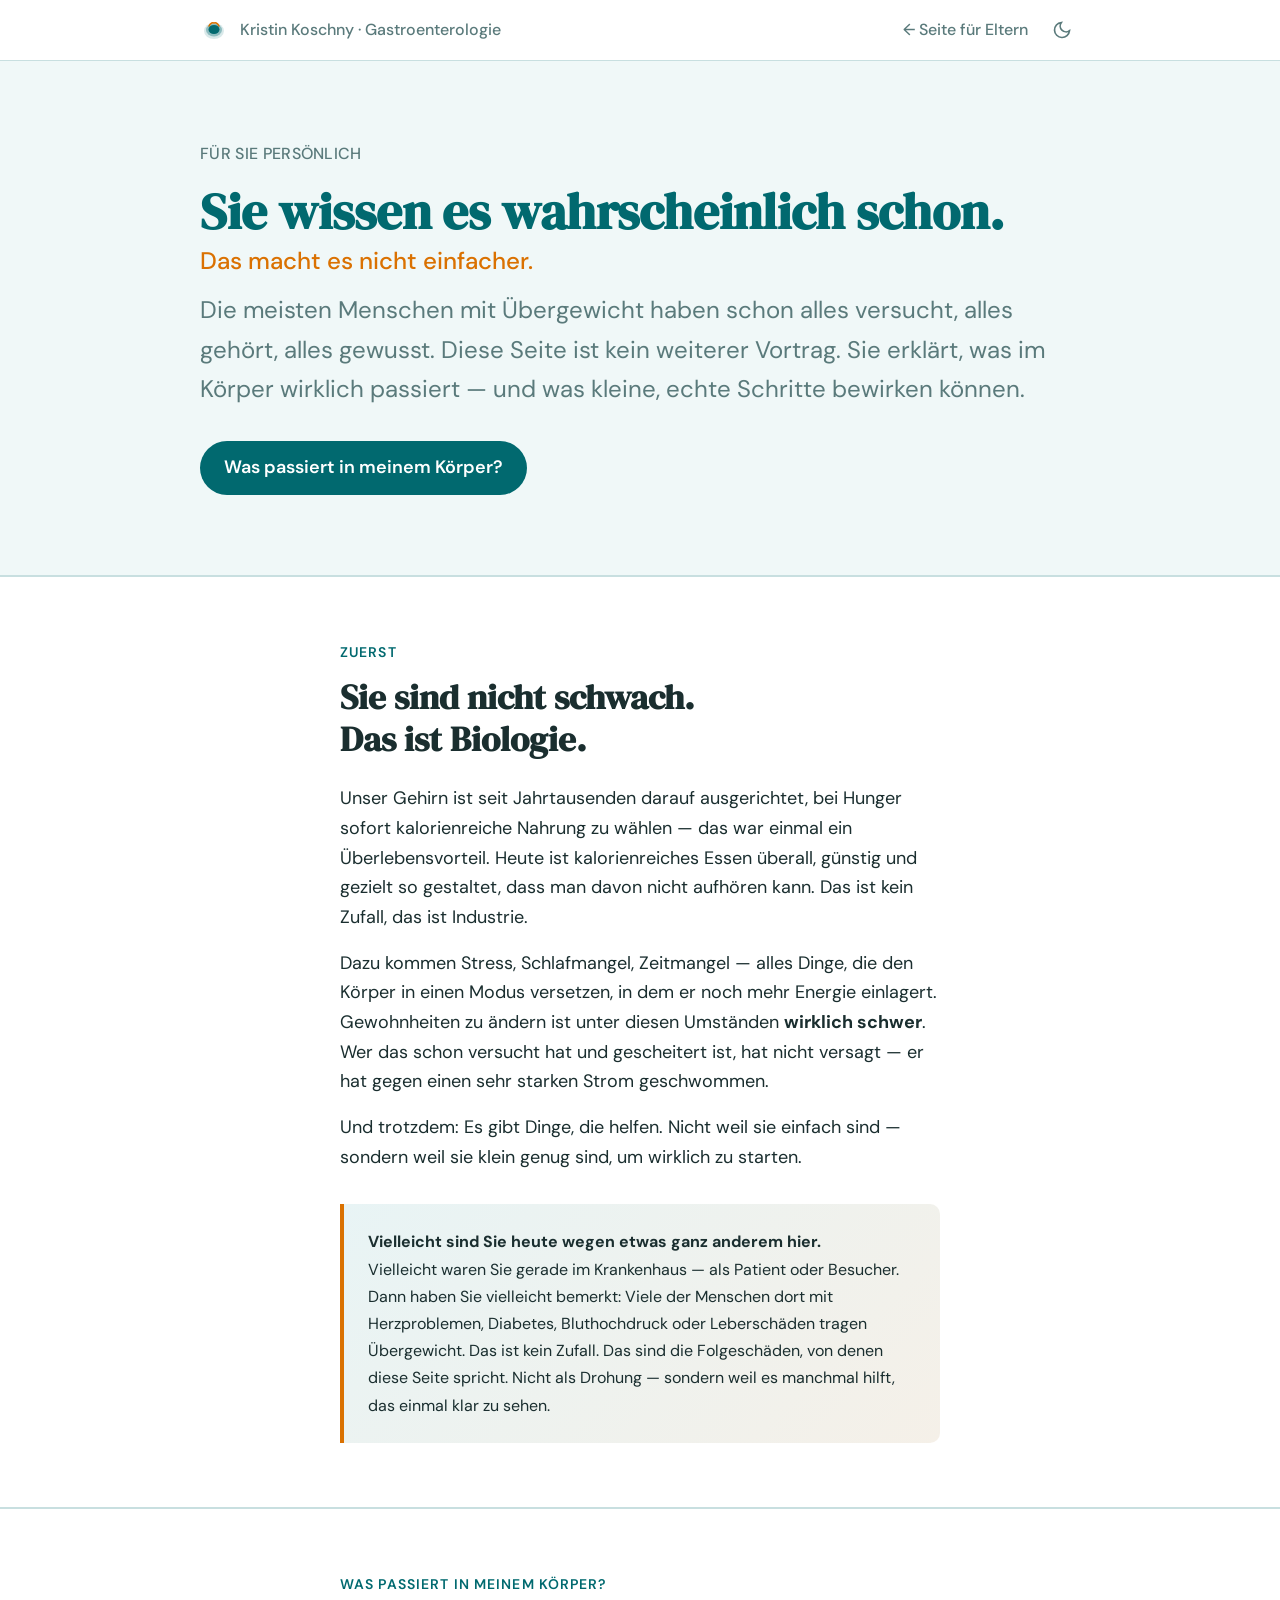
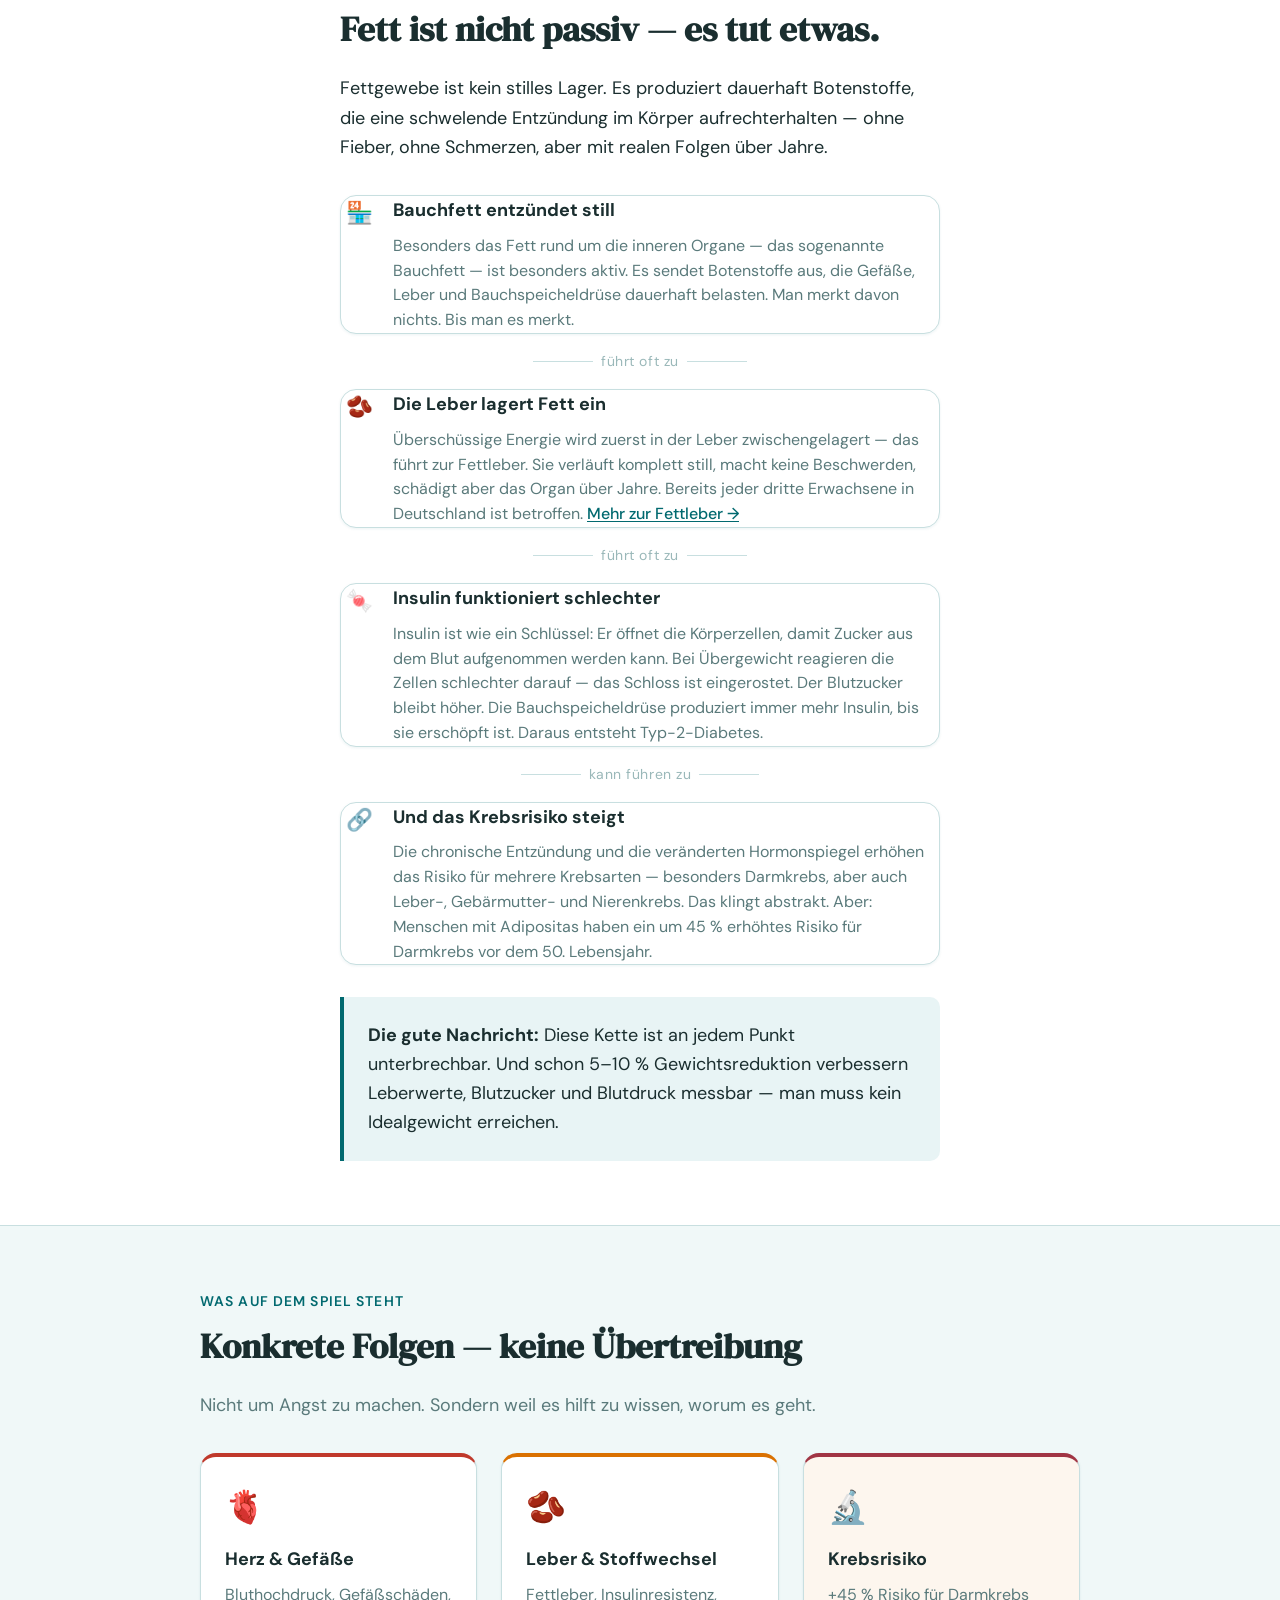
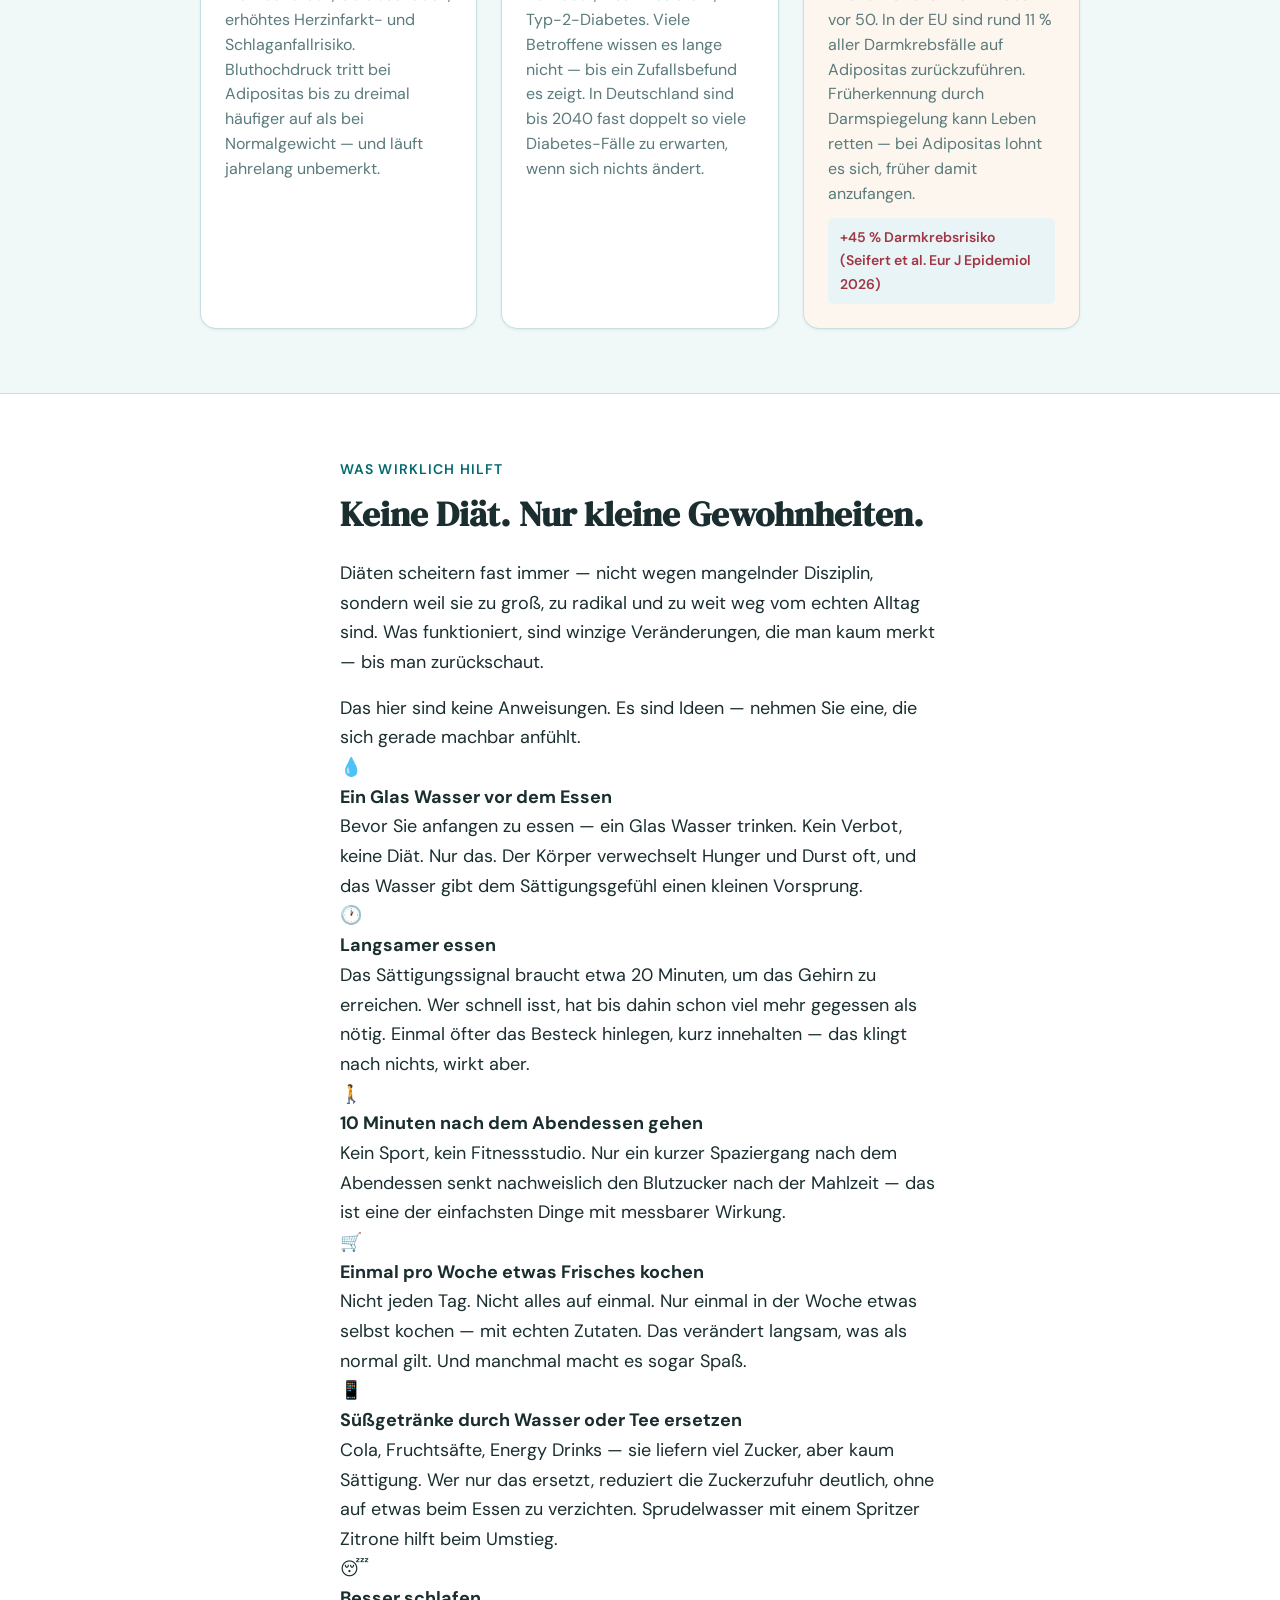
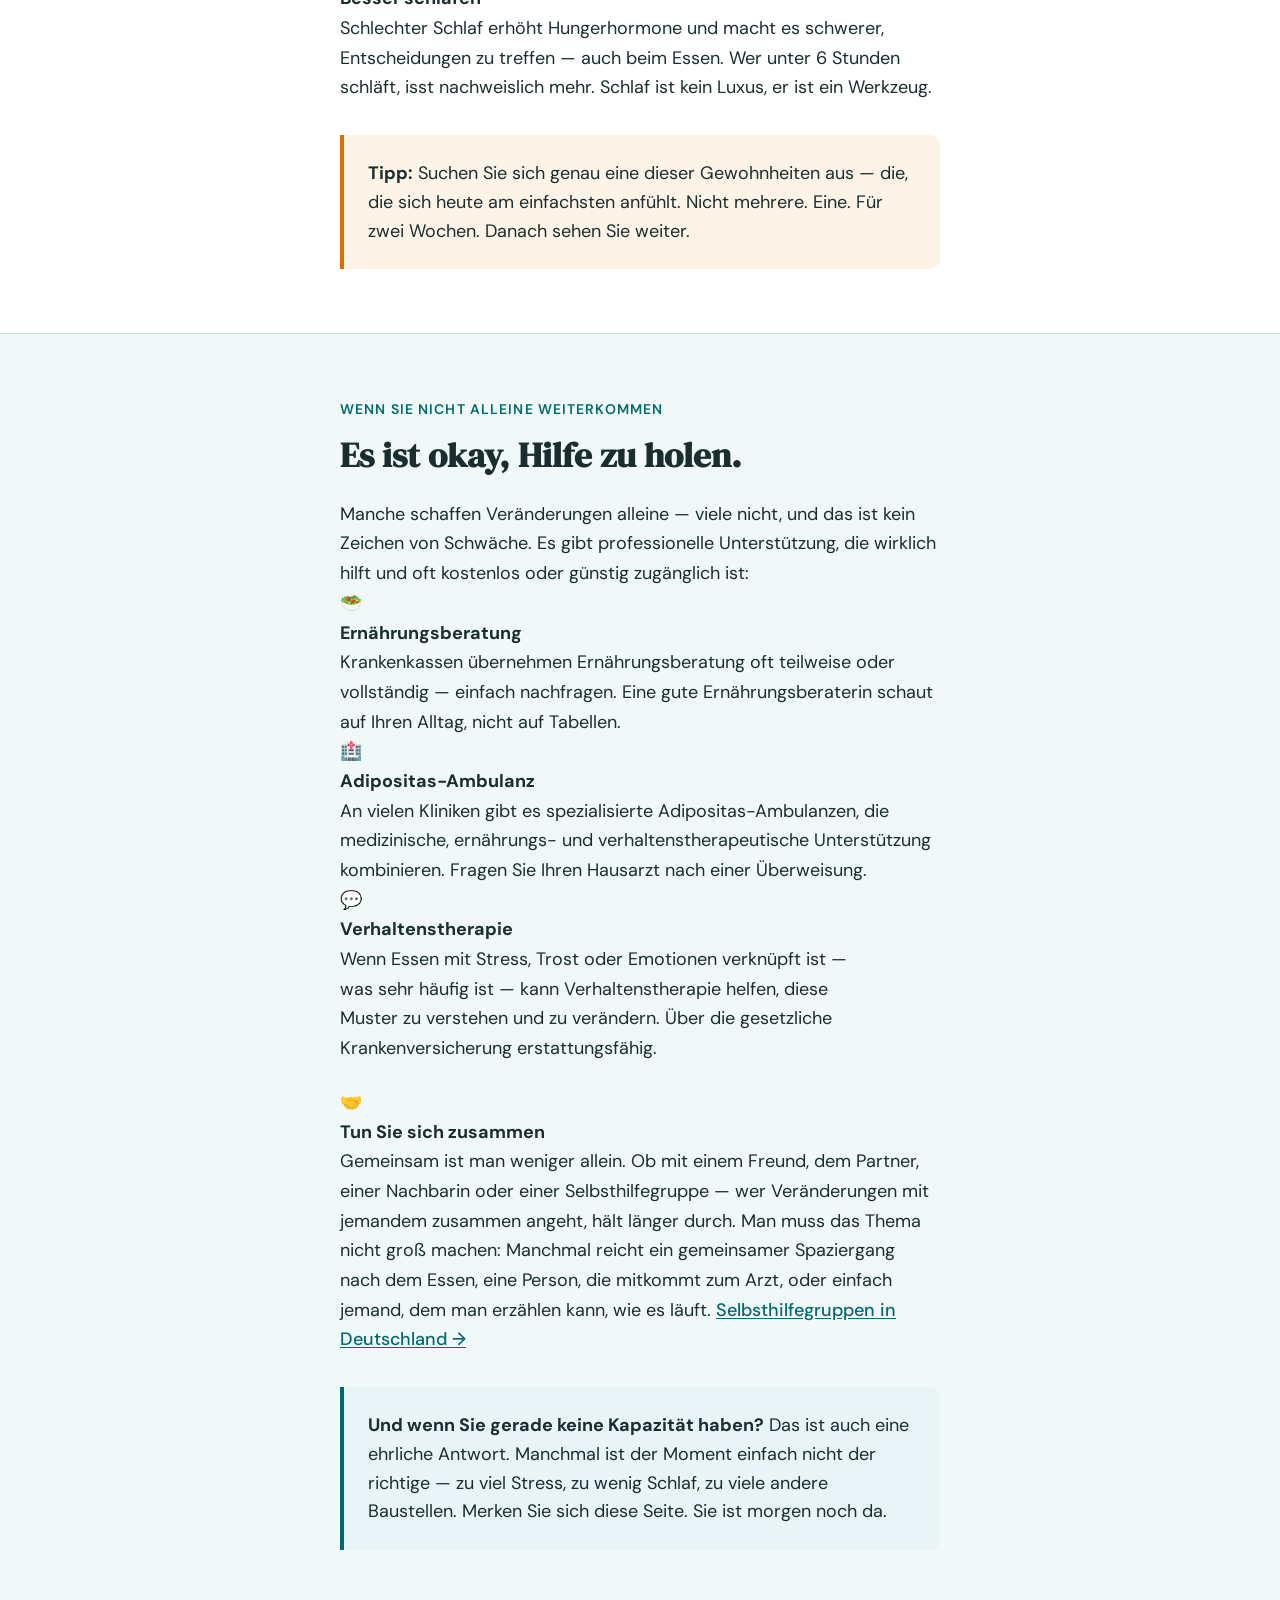
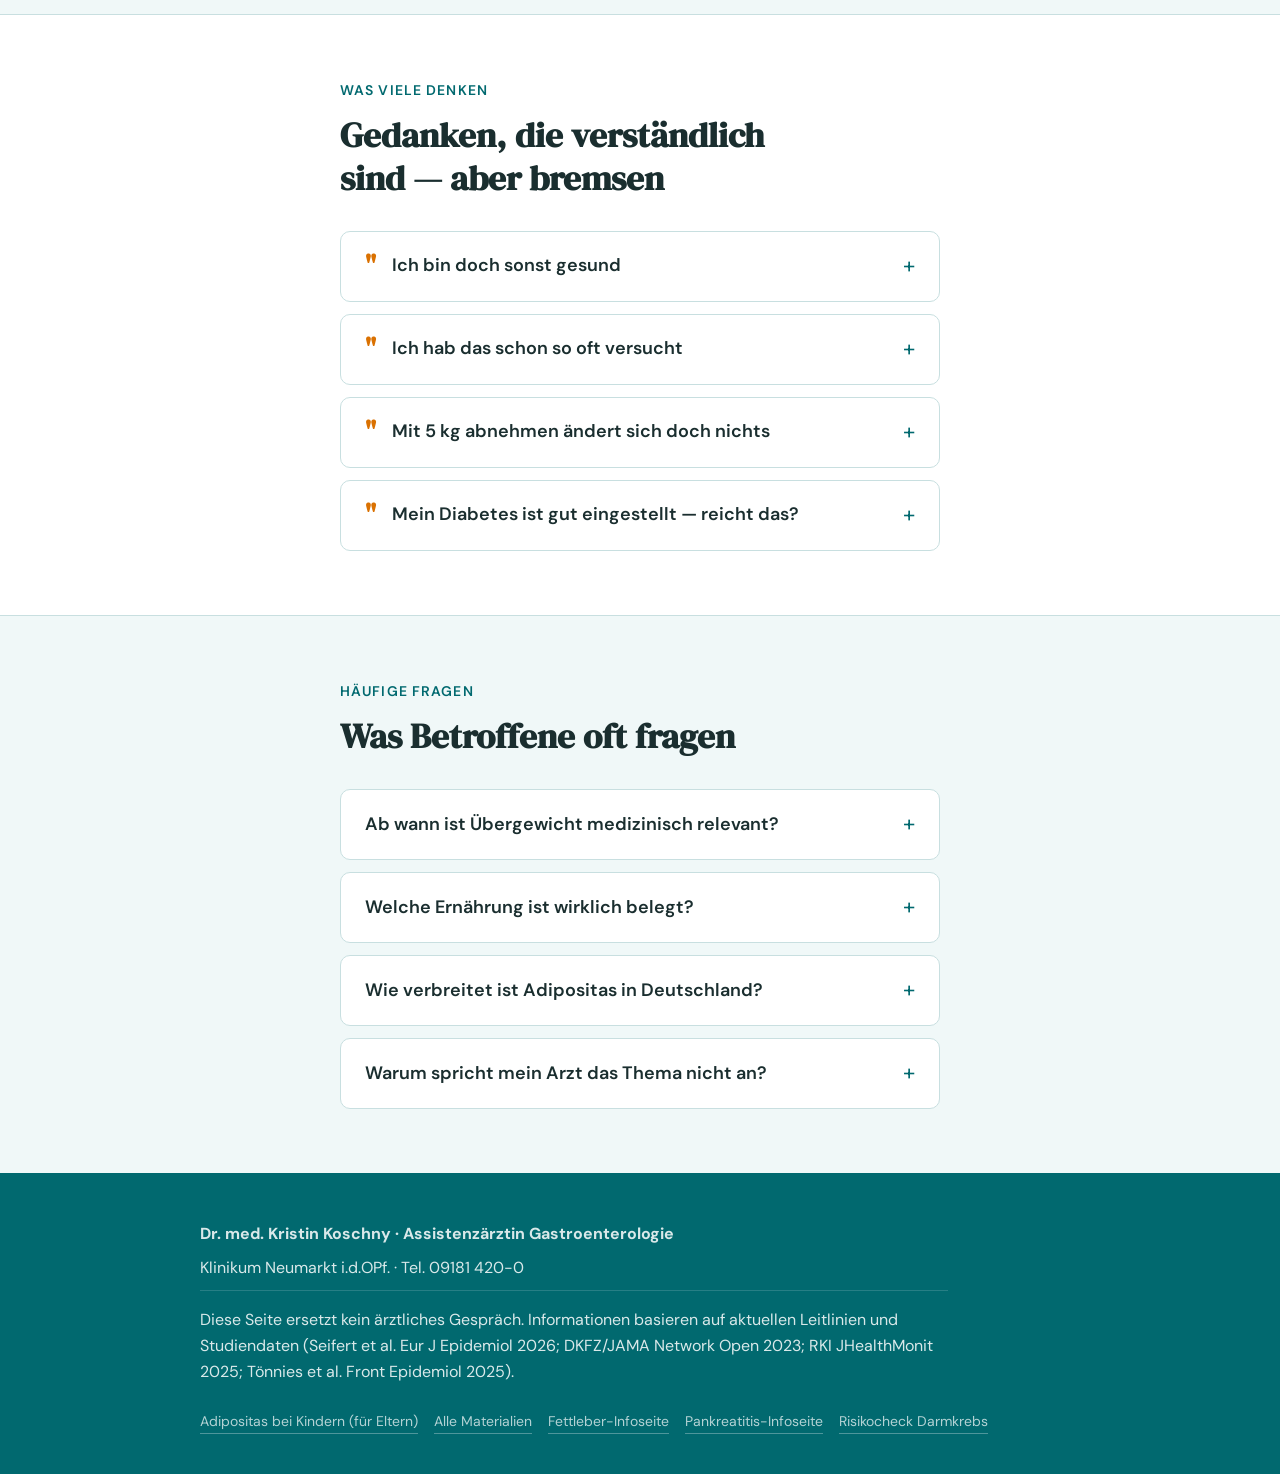
==== commit d7ab5536: "Erwachsene: Gemeinschaft als Unterstützungs-Empfehlung" ====
--- a/erwachsene.html
+++ b/erwachsene.html
@@ -3,20 +3,12 @@
 <head>
   <meta charset="UTF-8" />
   <meta name="viewport" content="width=device-width, initial-scale=1.0" />
-  <title>Adipositas bei Erwachsenen – was das bedeutet und was Sie tun können | Klinikum Neumarkt</title>
-  <meta name="description" content="Was Adipositas im Erwachsenenalter medizinisch bedeutet, welche Risiken bestehen – und was Sie konkret jetzt tun können." />
+  <title>Adipositas – was das für Sie bedeutet | Klinikum Neumarkt</title>
+  <meta name="description" content="Übergewicht, was es im Körper bewirkt – und wie kleine Gewohnheiten wirklich etwas verändern. Ohne Druck, ohne Schuld." />
   <link rel="preconnect" href="https://fonts.googleapis.com" />
   <link rel="preconnect" href="https://fonts.gstatic.com" crossorigin />
   <link href="https://fonts.googleapis.com/css2?family=DM+Sans:wght@400;500;600;700&family=DM+Serif+Display&display=swap" rel="stylesheet" />
   <link rel="stylesheet" href="style.css" />
-
-  <!--
-    Quellenangaben / Sources:
-    - Seifert et al. Eur J Epidemiol 2026: +45% Risiko für Early-Onset CRC bei Adipositas
-    - DKFZ / JAMA Network Open 2023: Adipositas-assoziierter Darmkrebs (11% der EU-Fälle)
-    - RKI Journal of Health Monitoring 2025: Adipositasprävalenz 19,7% in Deutschland
-    - Tönnies et al. Front Epidemiol 2025: Prognose Typ-2-Diabetes und Übergewicht
-  -->
 </head>
 <body>
 
@@ -24,7 +16,7 @@
   <header class="nav">
     <div class="nav-inner">
       <span class="nav-logo">
-        <svg width="28" height="28" viewBox="0 0 28 28" fill="none" aria-label="Klinikum Neumarkt Gastroenterologie">
+        <svg width="28" height="28" viewBox="0 0 28 28" fill="none">
           <ellipse cx="14" cy="15" rx="10" ry="8" fill="#01696F" opacity="0.15"/>
           <ellipse cx="14" cy="14" rx="8" ry="6.5" fill="#01696F" opacity="0.35"/>
           <ellipse cx="14" cy="13.5" rx="5.5" ry="4.5" fill="#01696F"/>
@@ -44,107 +36,236 @@
   <!-- HERO -->
   <section class="hero">
     <div class="container">
-      <p class="hero-label">Für Erwachsene: Sie wurden auf Ihr Gewicht angesprochen?</p>
-      <h1 class="hero-headline">Was das wirklich bedeutet.<br><span class="hero-sub">Und was Sie jetzt tun können.</span></h1>
+      <p class="hero-label">Für Sie persönlich</p>
+      <h1 class="hero-headline">Sie wissen es wahrscheinlich schon.<br><span class="hero-sub">Das macht es nicht einfacher.</span></h1>
       <p class="hero-body">
-        Übergewicht fühlt sich oft nicht wie eine Erkrankung an. Aber im Körper passiert mehr, als man sieht — und früh handeln macht den größten Unterschied.
-      </p>
-      <a href="#was-passiert" class="btn-primary">Was bedeutet das für mich?</a>
-    </div>
-  </section>
-
-  <!-- SECTION 1: Was passiert im Körper -->
-  <section class="section section-alt" id="was-passiert">
+        Die meisten Menschen mit Übergewicht haben schon alles versucht, alles gehört, alles gewusst. Diese Seite ist kein weiterer Vortrag. Sie erklärt, was im Körper wirklich passiert — und was kleine, echte Schritte bewirken können.
+      </p>
+      <a href="#verstehen" class="btn-primary">Was passiert in meinem Körper?</a>
+    </div>
+  </section>
+
+  <!-- EMPATHIE -->
+  <section class="section section-empathy">
+    <div class="container container-narrow">
+      <p class="section-eyebrow">Zuerst</p>
+      <h2>Sie sind nicht schwach. Das ist Biologie.</h2>
+      <p>
+        Unser Gehirn ist seit Jahrtausenden darauf ausgerichtet, bei Hunger sofort kalorienreiche Nahrung zu wählen — das war einmal ein Überlebensvorteil. Heute ist kalorienreiches Essen überall, günstig und gezielt so gestaltet, dass man davon nicht aufhören kann. Das ist kein Zufall, das ist Industrie.
+      </p>
+      <p>
+        Dazu kommen Stress, Schlafmangel, Zeitmangel — alles Dinge, die den Körper in einen Modus versetzen, in dem er noch mehr Energie einlagert. Gewohnheiten zu ändern ist unter diesen Umständen <strong>wirklich schwer</strong>. Wer das schon versucht hat und gescheitert ist, hat nicht versagt — er hat gegen einen sehr starken Strom geschwommen.
+      </p>
+      <p>
+        Und trotzdem: Es gibt Dinge, die helfen. Nicht weil sie einfach sind — sondern weil sie klein genug sind, um wirklich zu starten.
+      </p>
+
+      <div class="callout callout-observation">
+        <strong>Vielleicht sind Sie heute wegen etwas ganz anderem hier.</strong><br>
+        Vielleicht waren Sie gerade im Krankenhaus — als Patient oder Besucher. Dann haben Sie vielleicht bemerkt: Viele der Menschen dort mit Herzproblemen, Diabetes, Bluthochdruck oder Leberschäden tragen Übergewicht. Das ist kein Zufall. Das sind die Folgeschäden, von denen diese Seite spricht. Nicht als Drohung — sondern weil es manchmal hilft, das einmal klar zu sehen.
+      </div>
+    </div>
+  </section>
+
+  <!-- SECTION: Was passiert im Körper -->
+  <section class="section section-alt" id="verstehen">
     <div class="container container-narrow">
       <p class="section-eyebrow">Was passiert in meinem Körper?</p>
-      <h2>Fett ist nicht passiv — es ist aktiv.</h2>
-      <p>
-        Fettzellen sind kein stilles Lager, in dem Energie einfach wartet. Sie produzieren <strong>Entzündungsstoffe</strong>, die dauerhaft in den Blutkreislauf abgegeben werden — auch wenn man sich subjektiv wohlfühlt.
-      </p>
-      <p>
-        Besonders das Bauchfett (viszerales Fett) umgibt die inneren Organe und gilt als besonders stoffwechselaktiv. Die Folgen dieser stillen Entzündung summieren sich über Jahre — in einer typischen Kette:
+      <h2>Fett ist nicht passiv — es tut etwas.</h2>
+      <p>
+        Fettgewebe ist kein stilles Lager. Es produziert dauerhaft Botenstoffe, die eine schwelende Entzündung im Körper aufrechterhalten — ohne Fieber, ohne Schmerzen, aber mit realen Folgen über Jahre.
       </p>
 
       <div class="body-chain">
         <div class="chain-item fade-in">
           <div class="chain-icon">🏪</div>
           <div class="chain-content">
-            <strong>Fettzellen produzieren Entzündungsstoffe</strong>
-            <p>Fettgewebe sendet dauerhaft Botenstoffe aus, die eine schwelende Entzündung im Körper aufrechterhalten — ohne Fieber, ohne Schmerzen. Aber mit realen Folgen für Organe und Gefäße.</p>
+            <strong>Bauchfett entzündet still</strong>
+            <p>Besonders das Fett rund um die inneren Organe — das sogenannte Bauchfett — ist besonders aktiv. Es sendet Botenstoffe aus, die Gefäße, Leber und Bauchspeicheldrüse dauerhaft belasten. Man merkt davon nichts. Bis man es merkt.</p>
           </div>
         </div>
         <div class="chain-connector">führt oft zu</div>
         <div class="chain-item fade-in">
           <div class="chain-icon">🫘</div>
           <div class="chain-content">
-            <strong>Die Leber ist oft als erstes betroffen</strong>
-            <p>Wenn überschüssiges Fett in die Leber eingelagert wird, entsteht eine Fettleber — still, ohne Symptome, aber langfristig folgenreich. Bereits jeder dritte Erwachsene in Deutschland ist betroffen. <a href="https://kkoschny.github.io/fettleber" class="inline-link">Mehr über die Fettleber →</a></p>
+            <strong>Die Leber lagert Fett ein</strong>
+            <p>Überschüssige Energie wird zuerst in der Leber zwischengelagert — das führt zur Fettleber. Sie verläuft komplett still, macht keine Beschwerden, schädigt aber das Organ über Jahre. Bereits jeder dritte Erwachsene in Deutschland ist betroffen. <a href="https://kkoschny.github.io/fettleber" class="inline-link">Mehr zur Fettleber →</a></p>
           </div>
         </div>
         <div class="chain-connector">führt oft zu</div>
         <div class="chain-item fade-in">
           <div class="chain-icon">🍬</div>
           <div class="chain-content">
-            <strong>Der Zucker bleibt im Blut stecken</strong>
-            <p>Wenn die Körperzellen nicht mehr gut auf Insulin reagieren, steigt der Blutzucker an — wie ein Schloss, das nicht mehr richtig funktioniert. Die Bauchspeicheldrüse arbeitet dann dauerhaft auf Hochtouren, bis sie erschöpft ist. Typ-2-Diabetes ist in Deutschland zu über 80&nbsp;% mit Übergewicht verknüpft.</p>
+            <strong>Insulin funktioniert schlechter</strong>
+            <p>Insulin ist wie ein Schlüssel: Er öffnet die Körperzellen, damit Zucker aus dem Blut aufgenommen werden kann. Bei Übergewicht reagieren die Zellen schlechter darauf — das Schloss ist eingerostet. Der Blutzucker bleibt höher. Die Bauchspeicheldrüse produziert immer mehr Insulin, bis sie erschöpft ist. Daraus entsteht Typ-2-Diabetes.</p>
           </div>
         </div>
         <div class="chain-connector">kann führen zu</div>
         <div class="chain-item fade-in">
           <div class="chain-icon">🔗</div>
           <div class="chain-content">
-            <strong>Adipositas → Fettleber → Typ-2-Diabetes → erhöhtes Krebsrisiko</strong>
-            <p>Diese Kette ist keine Ausnahme — sie ist der typische Verlauf, wenn nichts unternommen wird. An jedem Punkt ist eine Intervention möglich und wirksam.</p>
+            <strong>Und das Krebsrisiko steigt</strong>
+            <p>Die chronische Entzündung und die veränderten Hormonspiegel erhöhen das Risiko für mehrere Krebsarten — besonders Darmkrebs, aber auch Leber-, Gebärmutter- und Nierenkrebs. Das klingt abstrakt. Aber: Menschen mit Adipositas haben ein um 45&nbsp;% erhöhtes Risiko für Darmkrebs vor dem 50. Lebensjahr.</p>
           </div>
         </div>
       </div>
 
       <div class="callout">
-        <strong>Kein Schuldspruch.</strong> Adipositas ist eine komplexe Erkrankung mit biologischen, genetischen und sozialen Ursachen — kein persönliches Versagen. Aber sie ist behandelbar — und die frühen Schritte machen den größten Unterschied.
-      </div>
-    </div>
-  </section>
-
-  <!-- SECTION 2: Risiken (Karten) -->
+        <strong>Die gute Nachricht:</strong> Diese Kette ist an jedem Punkt unterbrechbar. Und schon 5–10&nbsp;% Gewichtsreduktion verbessern Leberwerte, Blutzucker und Blutdruck messbar — man muss kein Idealgewicht erreichen.
+      </div>
+    </div>
+  </section>
+
+  <!-- SECTION: Risiken -->
   <section class="section" id="risiken">
     <div class="container">
-      <p class="section-eyebrow">Konkrete Risiken</p>
-      <h2>Was Adipositas langfristig bedeutet</h2>
-      <p class="section-intro">Die Folgen sind messbar und durch Studien gut belegt — auch wenn sie oft erst nach Jahren spürbar werden.</p>
+      <p class="section-eyebrow">Was auf dem Spiel steht</p>
+      <h2>Konkrete Folgen — keine Übertreibung</h2>
+      <p class="section-intro">Nicht um Angst zu machen. Sondern weil es hilft zu wissen, worum es geht.</p>
 
       <div class="risk-grid">
-
         <div class="risk-card risk-card-heart fade-in">
           <div class="risk-icon">🫀</div>
           <strong>Herz &amp; Gefäße</strong>
-          <p>Dauerhaft erhöhter Blutdruck, Schäden an Gefäßwänden durch chronische Entzündung — das Risiko für Herzinfarkt und Schlaganfall steigt mit dem Körpergewicht deutlich an. Bluthochdruck tritt bei Adipositas bis zu dreimal häufiger auf als bei Normalgewicht.</p>
-        </div>
-
+          <p>Bluthochdruck, Gefäßschäden, erhöhtes Herzinfarkt- und Schlaganfallrisiko. Bluthochdruck tritt bei Adipositas bis zu dreimal häufiger auf als bei Normalgewicht — und läuft jahrelang unbemerkt.</p>
+        </div>
         <div class="risk-card risk-card-liver fade-in">
           <div class="risk-icon">🫘</div>
           <strong>Leber &amp; Stoffwechsel</strong>
-          <p>Die Fettleber verläuft oft ohne Symptome und ist eng mit Übergewicht verknüpft. Typ-2-Diabetes folgt häufig — und viele Betroffene wissen es lange nicht. In Deutschland sind bis 2040 fast doppelt so viele Fälle wie heute zu erwarten, wenn sich nichts ändert.</p>
-          <!-- Quelle: Tönnies et al. Front Epidemiol 2025 -->
-        </div>
-
+          <p>Fettleber, Insulinresistenz, Typ-2-Diabetes. Viele Betroffene wissen es lange nicht — bis ein Zufallsbefund es zeigt. In Deutschland sind bis 2040 fast doppelt so viele Diabetes-Fälle zu erwarten, wenn sich nichts ändert.</p>
+        </div>
         <div class="risk-card risk-card-cancer fade-in">
           <div class="risk-icon">🔬</div>
           <strong>Krebsrisiko</strong>
-          <p>Menschen mit Adipositas haben ein um <strong>45&nbsp;% erhöhtes Risiko</strong> für Darmkrebs vor dem 50. Lebensjahr. In der EU sind rund <strong>11&nbsp;% aller Darmkrebsfälle</strong> auf Adipositas zurückzuführen — dazu kommen Leber-, Gebärmutter- und Nierenkrebs.</p>
+          <p>+45&nbsp;% Risiko für Darmkrebs vor 50. In der EU sind rund 11&nbsp;% aller Darmkrebsfälle auf Adipositas zurückzuführen. Früherkennung durch Darmspiegelung kann Leben retten — bei Adipositas lohnt es sich, früher damit anzufangen.</p>
           <span class="risk-stat">+45&nbsp;% Darmkrebsrisiko (Seifert et al. Eur J Epidemiol 2026)</span>
-          <!-- Quelle: DKFZ / JAMA Network Open 2023 -->
-        </div>
-
-      </div>
-    </div>
-  </section>
-
-  <!-- SECTION 3: Mythen -->
+        </div>
+      </div>
+    </div>
+  </section>
+
+  <!-- SECTION: Kleine Schritte -->
+  <section class="section section-alt" id="schritte">
+    <div class="container container-narrow">
+      <p class="section-eyebrow">Was wirklich hilft</p>
+      <h2>Keine Diät. Nur kleine Gewohnheiten.</h2>
+      <p>
+        Diäten scheitern fast immer — nicht wegen mangelnder Disziplin, sondern weil sie zu groß, zu radikal und zu weit weg vom echten Alltag sind. Was funktioniert, sind winzige Veränderungen, die man kaum merkt — bis man zurückschaut.
+      </p>
+      <p>
+        Das hier sind keine Anweisungen. Es sind Ideen — nehmen Sie eine, die sich gerade machbar anfühlt.
+      </p>
+
+      <div class="habit-list">
+
+        <div class="habit-card fade-in">
+          <div class="habit-icon">💧</div>
+          <div class="habit-body">
+            <strong>Ein Glas Wasser vor dem Essen</strong>
+            <p>Bevor Sie anfangen zu essen — ein Glas Wasser trinken. Kein Verbot, keine Diät. Nur das. Der Körper verwechselt Hunger und Durst oft, und das Wasser gibt dem Sättigungsgefühl einen kleinen Vorsprung.</p>
+          </div>
+        </div>
+
+        <div class="habit-card fade-in">
+          <div class="habit-icon">🕐</div>
+          <div class="habit-body">
+            <strong>Langsamer essen</strong>
+            <p>Das Sättigungssignal braucht etwa 20 Minuten, um das Gehirn zu erreichen. Wer schnell isst, hat bis dahin schon viel mehr gegessen als nötig. Einmal öfter das Besteck hinlegen, kurz innehalten — das klingt nach nichts, wirkt aber.</p>
+          </div>
+        </div>
+
+        <div class="habit-card fade-in">
+          <div class="habit-icon">🚶</div>
+          <div class="habit-body">
+            <strong>10 Minuten nach dem Abendessen gehen</strong>
+            <p>Kein Sport, kein Fitnessstudio. Nur ein kurzer Spaziergang nach dem Abendessen senkt nachweislich den Blutzucker nach der Mahlzeit — das ist eine der einfachsten Dinge mit messbarer Wirkung.</p>
+          </div>
+        </div>
+
+        <div class="habit-card fade-in">
+          <div class="habit-icon">🛒</div>
+          <div class="habit-body">
+            <strong>Einmal pro Woche etwas Frisches kochen</strong>
+            <p>Nicht jeden Tag. Nicht alles auf einmal. Nur einmal in der Woche etwas selbst kochen — mit echten Zutaten. Das verändert langsam, was als normal gilt. Und manchmal macht es sogar Spaß.</p>
+          </div>
+        </div>
+
+        <div class="habit-card fade-in">
+          <div class="habit-icon">📱</div>
+          <div class="habit-body">
+            <strong>Süßgetränke durch Wasser oder Tee ersetzen</strong>
+            <p>Cola, Fruchtsäfte, Energy Drinks — sie liefern viel Zucker, aber kaum Sättigung. Wer nur das ersetzt, reduziert die Zuckerzufuhr deutlich, ohne auf etwas beim Essen zu verzichten. Sprudelwasser mit einem Spritzer Zitrone hilft beim Umstieg.</p>
+          </div>
+        </div>
+
+        <div class="habit-card fade-in">
+          <div class="habit-icon">😴</div>
+          <div class="habit-body">
+            <strong>Besser schlafen</strong>
+            <p>Schlechter Schlaf erhöht Hungerhormone und macht es schwerer, Entscheidungen zu treffen — auch beim Essen. Wer unter 6 Stunden schläft, isst nachweislich mehr. Schlaf ist kein Luxus, er ist ein Werkzeug.</p>
+          </div>
+        </div>
+
+      </div>
+
+      <div class="callout callout-amber" style="margin-top: var(--space-8);">
+        <strong>Tipp:</strong> Suchen Sie sich genau eine dieser Gewohnheiten aus — die, die sich heute am einfachsten anfühlt. Nicht mehrere. Eine. Für zwei Wochen. Danach sehen Sie weiter.
+      </div>
+    </div>
+  </section>
+
+  <!-- SECTION: Unterstützung -->
+  <section class="section" id="unterstuetzung">
+    <div class="container container-narrow">
+      <p class="section-eyebrow">Wenn Sie nicht alleine weiterkommen</p>
+      <h2>Es ist okay, Hilfe zu holen.</h2>
+      <p>
+        Manche schaffen Veränderungen alleine — viele nicht, und das ist kein Zeichen von Schwäche. Es gibt professionelle Unterstützung, die wirklich hilft und oft kostenlos oder günstig zugänglich ist:
+      </p>
+
+      <div class="support-list">
+        <div class="support-item fade-in">
+          <div class="support-icon">🥗</div>
+          <div>
+            <strong>Ernährungsberatung</strong>
+            <p>Krankenkassen übernehmen Ernährungsberatung oft teilweise oder vollständig — einfach nachfragen. Eine gute Ernährungsberaterin schaut auf Ihren Alltag, nicht auf Tabellen.</p>
+          </div>
+        </div>
+        <div class="support-item fade-in">
+          <div class="support-icon">🏥</div>
+          <div>
+            <strong>Adipositas-Ambulanz</strong>
+            <p>An vielen Kliniken gibt es spezialisierte Adipositas-Ambulanzen, die medizinische, ernährungs- und verhaltenstherapeutische Unterstützung kombinieren. Fragen Sie Ihren Hausarzt nach einer Überweisung.</p>
+          </div>
+        </div>
+        <div class="support-item fade-in">
+          <div class="support-icon">💬</div>
+          <div>
+            <strong>Verhaltenstherapie</strong>
+            <p>Wenn Essen mit Stress, Trost oder Emotionen verknüpft ist — was sehr häufig ist — kann Verhaltenstherapie helfen, diese Muster zu verstehen und zu verändern. Über die gesetzliche Krankenversicherung erstattungsfähig.</p>
+          </div>
+        </div>
+      </div>
+
+      <div class="support-item fade-in" style="margin-top: var(--space-6);">
+        <div class="support-icon">🤝</div>
+        <div>
+          <strong>Tun Sie sich zusammen</strong>
+          <p>Gemeinsam ist man weniger allein. Ob mit einem Freund, dem Partner, einer Nachbarin oder einer Selbsthilfegruppe — wer Veränderungen mit jemandem zusammen angeht, hält länger durch. Man muss das Thema nicht groß machen: Manchmal reicht ein gemeinsamer Spaziergang nach dem Essen, eine Person, die mitkommt zum Arzt, oder einfach jemand, dem man erzählen kann, wie es läuft. <a href="https://www.adipositas-selbsthilfe.de" class="inline-link" target="_blank" rel="noopener">Selbsthilfegruppen in Deutschland →</a></p>
+        </div>
+      </div>
+
+      <div class="callout" style="margin-top:var(--space-8)">
+        <strong>Und wenn Sie gerade keine Kapazität haben?</strong> Das ist auch eine ehrliche Antwort. Manchmal ist der Moment einfach nicht der richtige — zu viel Stress, zu wenig Schlaf, zu viele andere Baustellen. Merken Sie sich diese Seite. Sie ist morgen noch da.
+      </div>
+    </div>
+  </section>
+
+  <!-- MYTHEN -->
   <section class="section section-alt" id="mythen">
     <div class="container container-narrow">
-      <p class="section-eyebrow">Was viele denken — was stimmt</p>
-      <h2>Häufige Missverständnisse</h2>
-      <p>Diese Gedanken sind verständlich. Aber sie können dazu führen, dass man zu lange wartet.</p>
+      <p class="section-eyebrow">Was viele denken</p>
+      <h2>Gedanken, die verständlich sind — aber bremsen</h2>
 
       <div class="myth-grid">
 
@@ -152,85 +273,40 @@
           <summary>Ich bin doch sonst gesund</summary>
           <div class="myth-answer">
             <span class="myth-answer-label">Stimmt so nicht:</span>
-            <p>Viele der entscheidenden Schäden — an Leber, Gefäßen, Bauchspeicheldrüse — laufen völlig still ab, ohne Symptome. Sich gesund zu <em>fühlen</em> und gesund zu <em>sein</em> sind bei Adipositas oft zwei verschiedene Dinge. Das ist keine Übertreibung — das ist die Biologie dieser Erkrankung.</p>
+            <p>Fettleber, Insulinresistenz, Gefäßschäden — das alles läuft komplett still. Sich gesund zu <em>fühlen</em> und gesund zu <em>sein</em> sind bei Adipositas oft zwei verschiedene Dinge. Das ist keine Übertreibung, das ist die Biologie dieser Erkrankung.</p>
           </div>
         </details>
 
         <details class="myth-card fade-in">
-          <summary>Mein Diabetes ist gut eingestellt</summary>
+          <summary>Ich hab das schon so oft versucht</summary>
+          <div class="myth-answer">
+            <span class="myth-answer-label">Das spricht für Sie, nicht gegen Sie:</span>
+            <p>Wer es immer wieder versucht hat, hat nicht versagt — er kämpft gegen echte biologische und soziale Widerstände. Manchmal braucht es einen anderen Ansatz, nicht mehr Willenskraft. Professionelle Unterstützung — Ernährungsberatung, Verhaltenstherapie — ist keine Niederlage, sondern der nächste sinnvolle Schritt.</p>
+          </div>
+        </details>
+
+        <details class="myth-card fade-in">
+          <summary>Mit 5 kg abnehmen ändert sich doch nichts</summary>
+          <div class="myth-answer">
+            <span class="myth-answer-label">Stimmt nicht:</span>
+            <p>Schon 5–10&nbsp;% des Körpergewichts weniger verbessern Leberwerte, Nüchternblutzucker, Blutdruck und Entzündungsmarker messbar. Bei 90&nbsp;kg sind das 4,5–9&nbsp;kg. Das ist kein Idealgewicht — aber es ist ein echter Unterschied für Organe und Gefäße.</p>
+          </div>
+        </details>
+
+        <details class="myth-card fade-in">
+          <summary>Mein Diabetes ist gut eingestellt — reicht das?</summary>
           <div class="myth-answer">
             <span class="myth-answer-label">Nur ein Teil der Wahrheit:</span>
-            <p>Eine gute Blutzuckereinstellung ist wichtig und senkt reale Risiken. Aber sie behandelt das Symptom, nicht die Ursache. Die zugrundeliegende Insulinresistenz, die chronische Entzündung und das erhöhte Krebsrisiko durch Adipositas bleiben bestehen — und sprechen auf eine Gewichtsreduktion oft besser an als auf Medikamente allein.</p>
-          </div>
-        </details>
-
-        <details class="myth-card fade-in">
-          <summary>Ich rauche ja nicht</summary>
-          <div class="myth-answer">
-            <span class="myth-answer-label">Das hilft — reicht aber nicht:</span>
-            <p>Nicht zu rauchen ist gut. Aber Adipositas ist ein eigenständiger Risikofaktor, der unabhängig vom Raucherstatus wirkt. Für Herzerkrankungen, Krebs und Diabetes spielt das Körpergewicht eine eigene, messbare Rolle — getrennt von anderen Lebensstilfaktoren.</p>
-          </div>
-        </details>
-
-        <details class="myth-card fade-in">
-          <summary>Ich muss nur etwas abnehmen</summary>
-          <div class="myth-answer">
-            <span class="myth-answer-label">Das stimmt — und ist ermutigend:</span>
-            <p>Schon 5–10&nbsp;% Gewichtsverlust verbessern messbar Leberwerte, Nüchternblutzucker und Entzündungsmarker. Man muss kein Idealgewicht erreichen, um echte Verbesserungen zu spüren. Kleine Schritte — konsequent umgesetzt — haben eine große Wirkung.</p>
-          </div>
-        </details>
-
-      </div>
-    </div>
-  </section>
-
-  <!-- SECTION 4: Vier Schritte -->
-  <section class="section" id="schritte">
-    <div class="container">
-      <p class="section-eyebrow">Konkret &amp; machbar</p>
-      <h2>Was Sie jetzt tun können</h2>
-      <p class="section-intro">Keine Radikaldiät. Keine Wunderpille. Vier konkrete Schritte, die wirklich etwas bewegen.</p>
-
-      <div class="steps-grid">
-
-        <div class="step-card fade-in">
-          <div class="step-number">1</div>
-          <div class="step-body">
-            <h3>Mit Ihrem Arzt über BMI und Bauchumfang sprechen</h3>
-            <p>Beide Werte zusammen sind aussagekräftiger als das Gewicht allein. Fragen Sie aktiv nach — das Gespräch kostet nichts und kann viel klären.</p>
-          </div>
-        </div>
-
-        <div class="step-card fade-in">
-          <div class="step-number">2</div>
-          <div class="step-body">
-            <h3>Blutbild und Leberwerte prüfen lassen</h3>
-            <p>Fragen Sie gezielt nach <strong>FIB-4</strong> (Leberfibrose-Score aus Routinewerten) und <strong>HbA1c</strong> (Langzeit-Blutzucker). Beide Tests sind einfach und aussagekräftig — und viele wissen nicht, was bereits im Gange ist.</p>
-          </div>
-        </div>
-
-        <div class="step-card fade-in">
-          <div class="step-number">3</div>
-          <div class="step-body">
-            <h3>Kleine Schritte zählen — 5–10&nbsp;% reichen oft</h3>
-            <p>Schon diese moderate Gewichtsreduktion verbessert Leberwerte, Blutzucker und Blutdruck messbar. Keine Crashdiät — mediterrane Ernährung mit mehr Gemüse, Hülsenfrüchten und Olivenöl ist gut belegt und langfristig alltagstauglich.</p>
-          </div>
-        </div>
-
-        <div class="step-card step-card-warning fade-in">
-          <div class="step-number step-number-amber">4</div>
-          <div class="step-body">
-            <h3>Krebsvorsorge nicht vergessen</h3>
-            <p>Darmspiegelung ist ab 50 Jahren empfohlen — bei Adipositas und regelmäßigem Konsum stark verarbeiteter Lebensmittel empfiehlt es sich, <strong>früher mit dem Arzt darüber zu sprechen</strong>. Stark verarbeitete Lebensmittel erhöhen nachweislich die Bildung von Darmkrebsvorstufen. Früherkennung verdoppelt die Heilungschancen.</p>
-          </div>
-        </div>
-
-      </div>
-    </div>
-  </section>
-
-  <!-- SECTION 5: FAQ Erwachsene -->
-  <section class="section section-alt" id="faq">
+            <p>Gute Blutzuckerwerte reduzieren echte Risiken — das ist wichtig. Aber die zugrundeliegende Insulinresistenz, die chronische Entzündung und das erhöhte Krebsrisiko durch Adipositas selbst bleiben bestehen. Gewichtsreduktion spricht oft besser darauf an als Medikamente allein.</p>
+          </div>
+        </details>
+
+      </div>
+    </div>
+  </section>
+
+  <!-- FAQ -->
+  <section class="section" id="faq">
     <div class="container container-narrow">
       <p class="section-eyebrow">Häufige Fragen</p>
       <h2>Was Betroffene oft fragen</h2>
@@ -239,23 +315,22 @@
 
         <details class="faq-item">
           <summary>Ab wann ist Übergewicht medizinisch relevant?</summary>
-          <p>Ab einem BMI von 25 spricht man von Übergewicht, ab 30 von Adipositas. Besonders aussagekräftig ist der <strong>Bauchumfang</strong>: Über 88&nbsp;cm (Frauen) bzw. 102&nbsp;cm (Männer) ist das Risiko für Herz-Kreislauf-Erkrankungen und Diabetes deutlich erhöht — unabhängig vom BMI. Beide Werte zusammen geben das vollständige Bild.</p>
+          <p>Ab einem BMI von 25 spricht man von Übergewicht, ab 30 von Adipositas. Besonders aussagekräftig ist der <strong>Bauchumfang</strong>: Über 88&nbsp;cm (Frauen) bzw. 102&nbsp;cm (Männer) ist das Risiko für Herz-Kreislauf-Erkrankungen und Diabetes deutlich erhöht — unabhängig vom BMI.</p>
         </details>
 
         <details class="faq-item">
-          <summary>Brauche ich eine Diät?</summary>
-          <p>Keine Crashdiät — sie führt häufig zu Jo-Jo-Effekten und ist selten dauerhaft wirksam. Was gut belegt ist: die <strong>mediterrane Ernährung</strong> mit viel Gemüse, Hülsenfrüchten, Olivenöl, Nüssen und wenig verarbeitetem Fleisch. Sie verbessert Leberwerte und Insulinsensitivität — auch ohne radikale Kalorienreduktion. Kleine, machbare Schritte halten länger als perfekte Pläne.</p>
+          <summary>Welche Ernährung ist wirklich belegt?</summary>
+          <p>Die <strong>mediterrane Ernährung</strong> ist am besten untersucht: viel Gemüse, Hülsenfrüchte, Olivenöl, Nüsse, wenig verarbeitetes Fleisch. Sie verbessert Leberwerte und Insulinsensitivität — auch ohne Kalorienrechnen. Kein Verbot, keine Liste. Einfach mehr von dem, was wächst.</p>
         </details>
 
         <details class="faq-item">
           <summary>Wie verbreitet ist Adipositas in Deutschland?</summary>
-          <!-- Quelle: RKI JHealthMonit 2025 -->
-          <p>Laut RKI Journal of Health Monitoring 2025 haben rund <strong>19,7&nbsp;%</strong> der Erwachsenen in Deutschland einen BMI ≥ 30 — also fast jeder Fünfte. Weitere 37&nbsp;% gelten als übergewichtig. Adipositas ist damit eine der häufigsten chronischen Erkrankungen in Deutschland, wird aber oft nicht so behandelt.</p>
+          <p>Laut RKI Journal of Health Monitoring 2025 haben rund <strong>19,7&nbsp;%</strong> der Erwachsenen in Deutschland einen BMI&nbsp;≥&nbsp;30 — fast jeder Fünfte. Weitere 37&nbsp;% gelten als übergewichtig. Es ist eine der häufigsten chronischen Erkrankungen — und wird medizinisch oft noch zu wenig ernst genommen.</p>
         </details>
 
         <details class="faq-item">
-          <summary>Warum wird Adipositas so selten im Arztgespräch angesprochen?</summary>
-          <p>Aus Respekt, Zeitdruck und manchmal aus der Annahme, der Patient wisse es ja selbst. Das ändert sich — aber Sie müssen das Gespräch nicht abwarten. Wenn Sie auf Ihr Gewicht angesprochen wurden oder selbst Fragen haben: sprechen Sie Ihren Arzt direkt an. Es ist eine medizinische Erkrankung, kein persönliches Versagen.</p>
+          <summary>Warum spricht mein Arzt das Thema nicht an?</summary>
+          <p>Meist aus Respekt und Zeitdruck — und weil viele Ärzte unsicher sind, wie sie das Thema ansprechen sollen, ohne zu verletzen. Das bedeutet nicht, dass er es nicht sieht. Sie dürfen das Gespräch selbst einleiten: „Ich würde gerne mal über mein Gewicht reden — nicht wegen des Aussehens, sondern wegen der Gesundheit."</p>
         </details>
 
       </div>
@@ -291,8 +366,6 @@
           ? '<svg width="20" height="20" viewBox="0 0 24 24" fill="none" stroke="currentColor" stroke-width="2"><circle cx="12" cy="12" r="5"/><path d="M12 1v2M12 21v2M4.22 4.22l1.42 1.42M18.36 18.36l1.42 1.42M1 12h2M21 12h2M4.22 19.78l1.42-1.42M18.36 5.64l1.42-1.42"/></svg>'
           : '<svg width="20" height="20" viewBox="0 0 24 24" fill="none" stroke="currentColor" stroke-width="2"><path d="M21 12.79A9 9 0 1 1 11.21 3 7 7 0 0 0 21 12.79z"/></svg>';
       });
-
-      // Scroll fade-in
       const observer = new IntersectionObserver(entries => {
         entries.forEach(e => { if (e.isIntersecting) { e.target.classList.add('visible'); } });
       }, { threshold: 0.1 });
--- a/style.css
+++ b/style.css
@@ -750,3 +750,59 @@
 }
 .btn-secondary:hover { background: var(--color-primary); color: white; transform: translateY(-1px); }
 .btn-sm { font-size: var(--text-sm); padding: var(--space-2) var(--space-4); }
+
+/* ── Speech / Kommunikations-Karten ───────────────────────────────────────── */
+.speech-cards {
+  display: flex;
+  flex-direction: column;
+  gap: var(--space-6);
+  margin-top: var(--space-8);
+}
+.speech-card {
+  background: var(--color-surface);
+  border: 1px solid var(--color-border);
+  border-radius: var(--radius-lg);
+  padding: var(--space-5) var(--space-6);
+  box-shadow: var(--shadow-sm);
+}
+.speech-label {
+  font-size: var(--text-xs);
+  font-weight: 700;
+  text-transform: uppercase;
+  letter-spacing: 0.07em;
+  color: var(--color-text-muted);
+  margin-bottom: var(--space-3);
+}
+.speech-bubble {
+  border-radius: var(--radius-md);
+  padding: var(--space-4) var(--space-5);
+  font-size: var(--text-sm);
+  line-height: 1.6;
+  font-style: italic;
+}
+.speech-avoid {
+  background: var(--color-danger-light);
+  color: var(--color-danger);
+  border-left: 3px solid var(--color-danger);
+}
+.speech-better {
+  background: #edf7f0;
+  color: #2a5c3a;
+  border-left: 3px solid var(--color-success);
+}
+[data-theme="dark"] .speech-better {
+  background: #0e2018;
+  color: #7ec89a;
+  border-left-color: #4a9e6a;
+}
+.speech-arrow {
+  text-align: center;
+  font-size: 1.2rem;
+  color: var(--color-text-faint);
+  padding-block: var(--space-2);
+}
+
+/* ── Steps Grid 3-spaltig ──────────────────────────────────────────────────── */
+.steps-grid-3 {
+  grid-template-columns: repeat(auto-fit, minmax(260px, 1fr));
+}
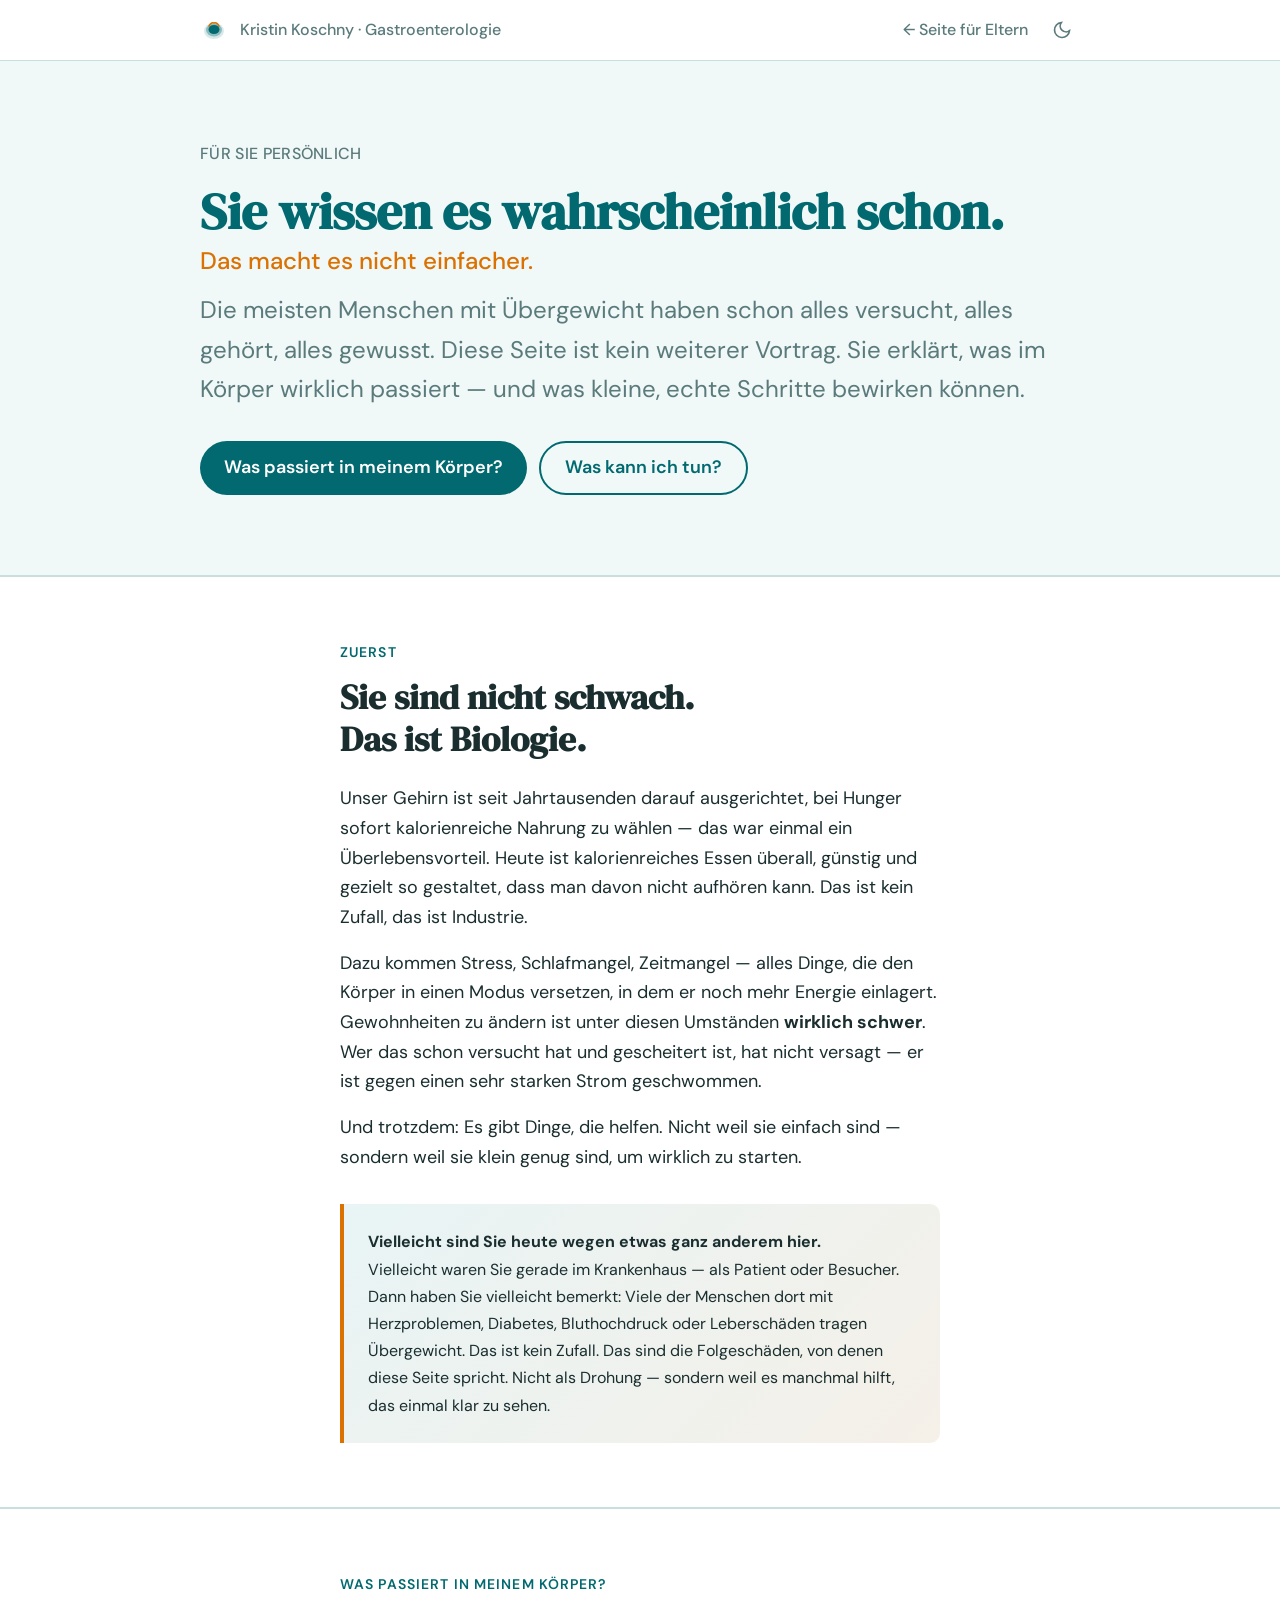
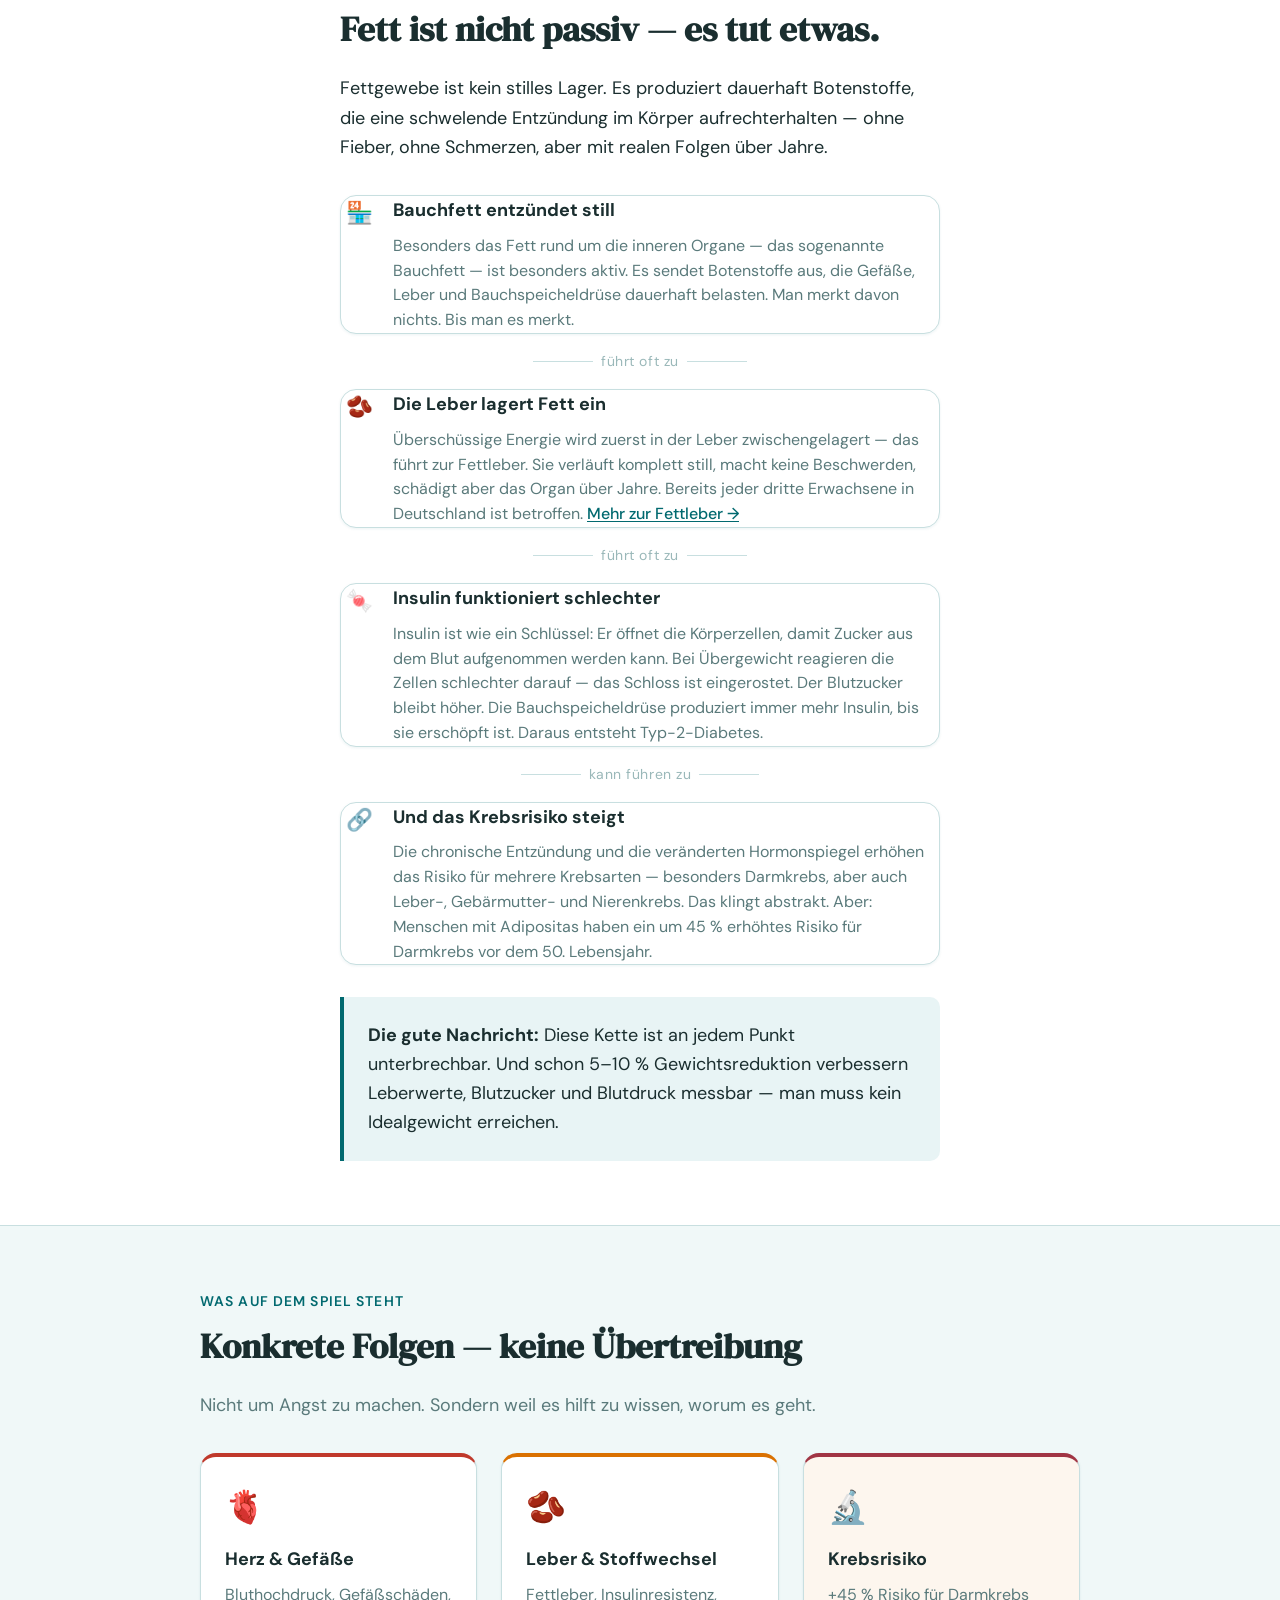
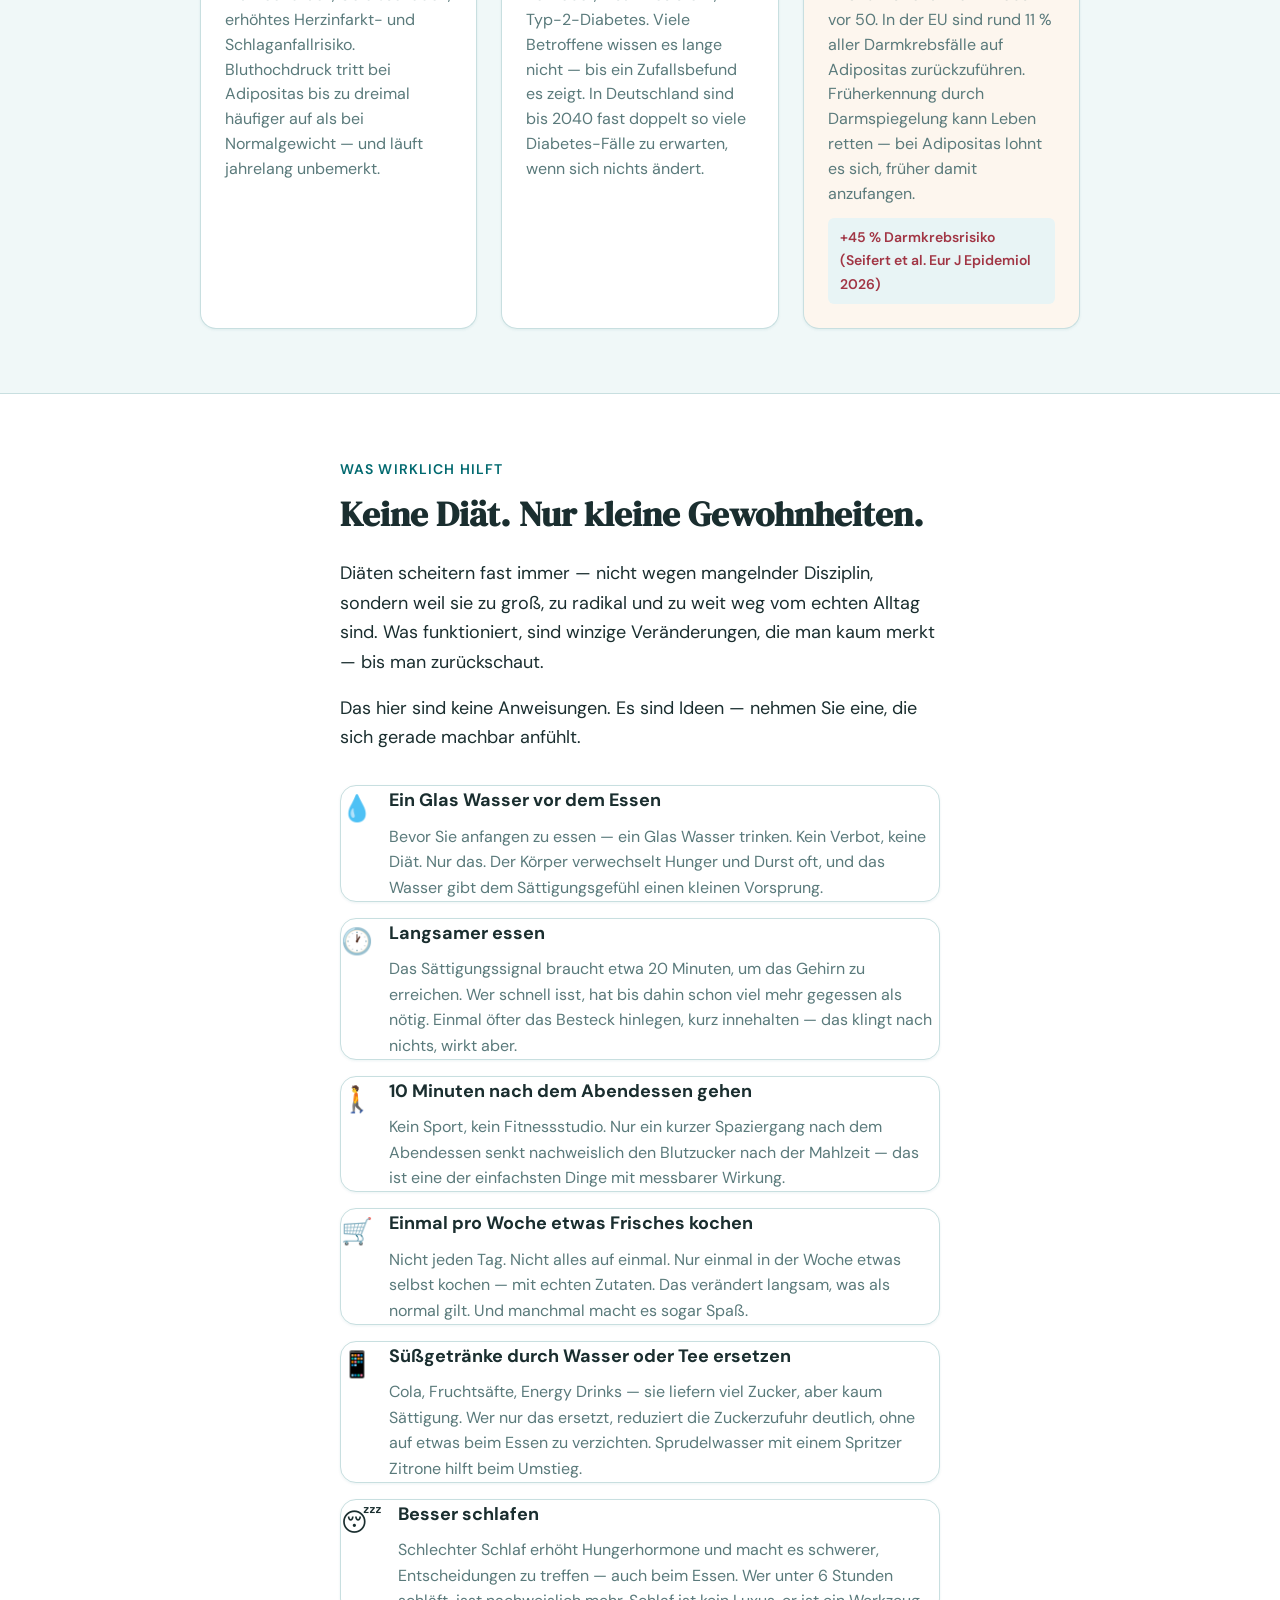
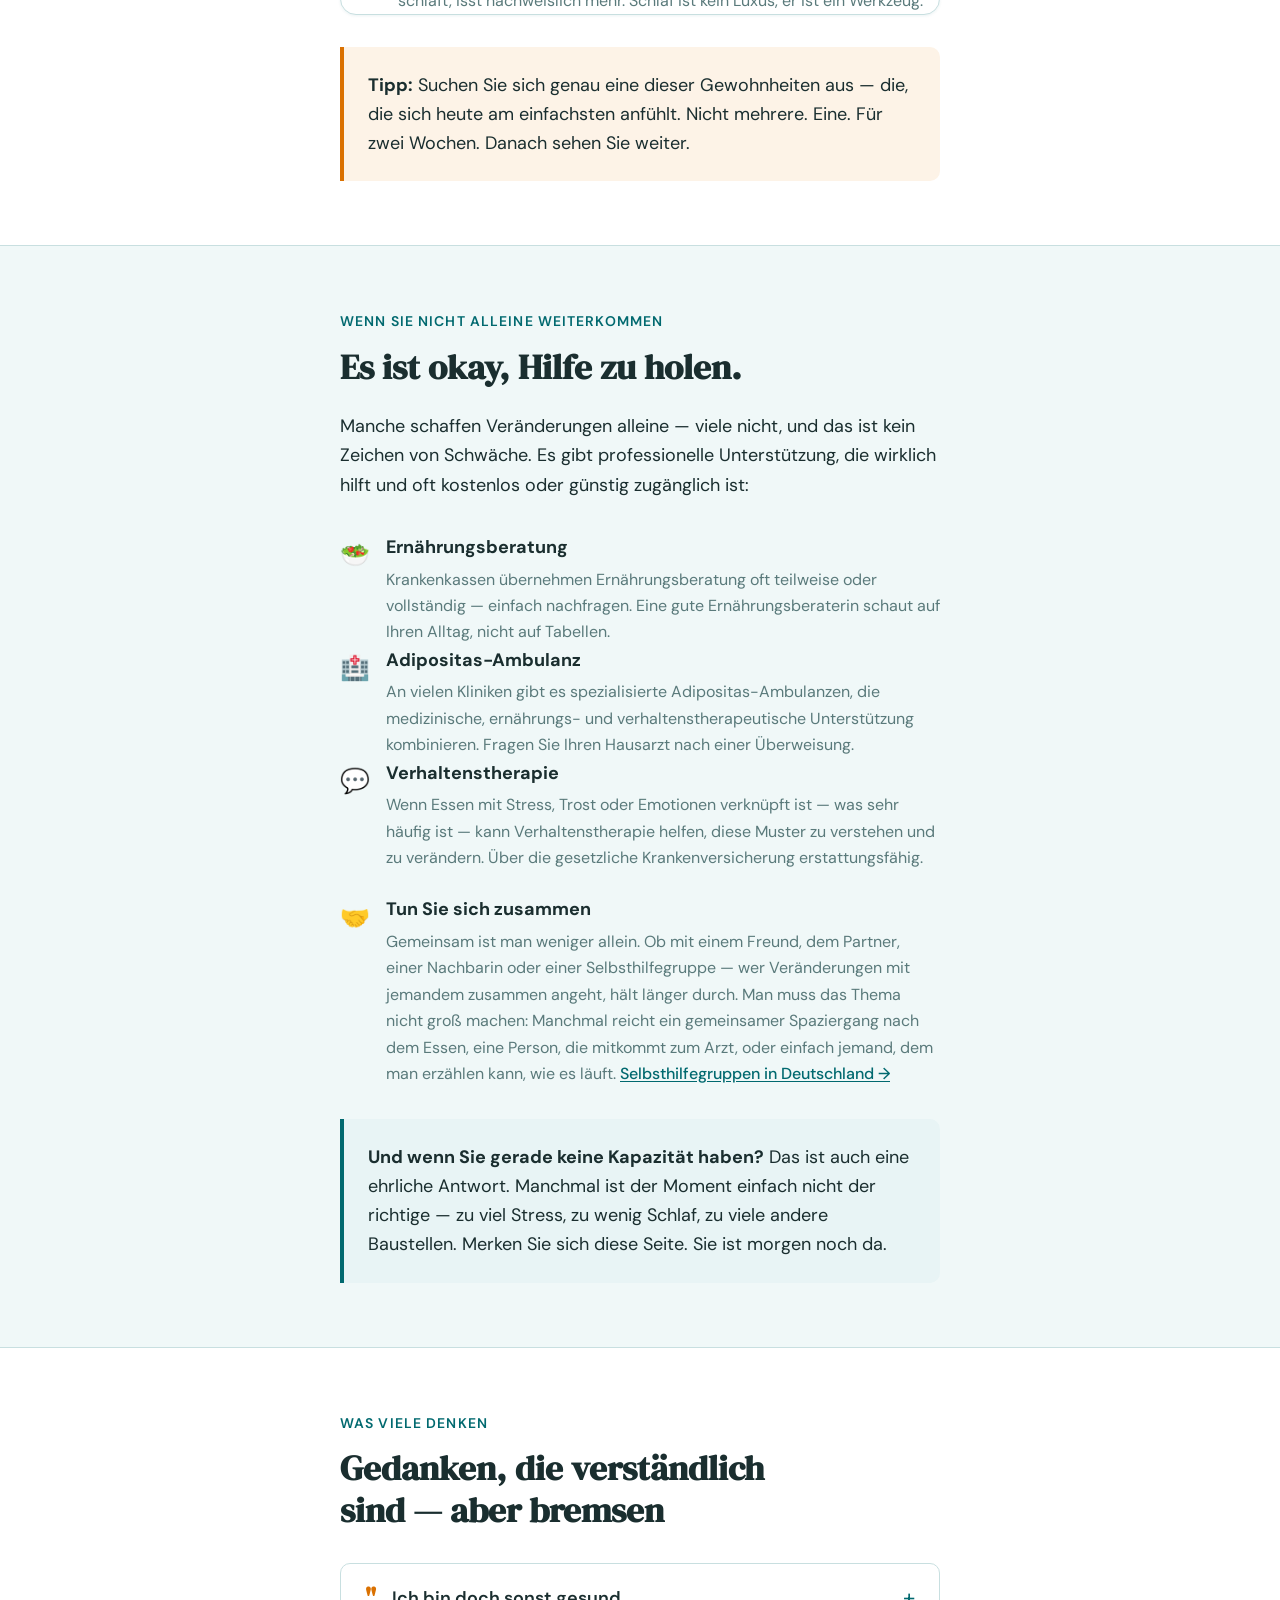
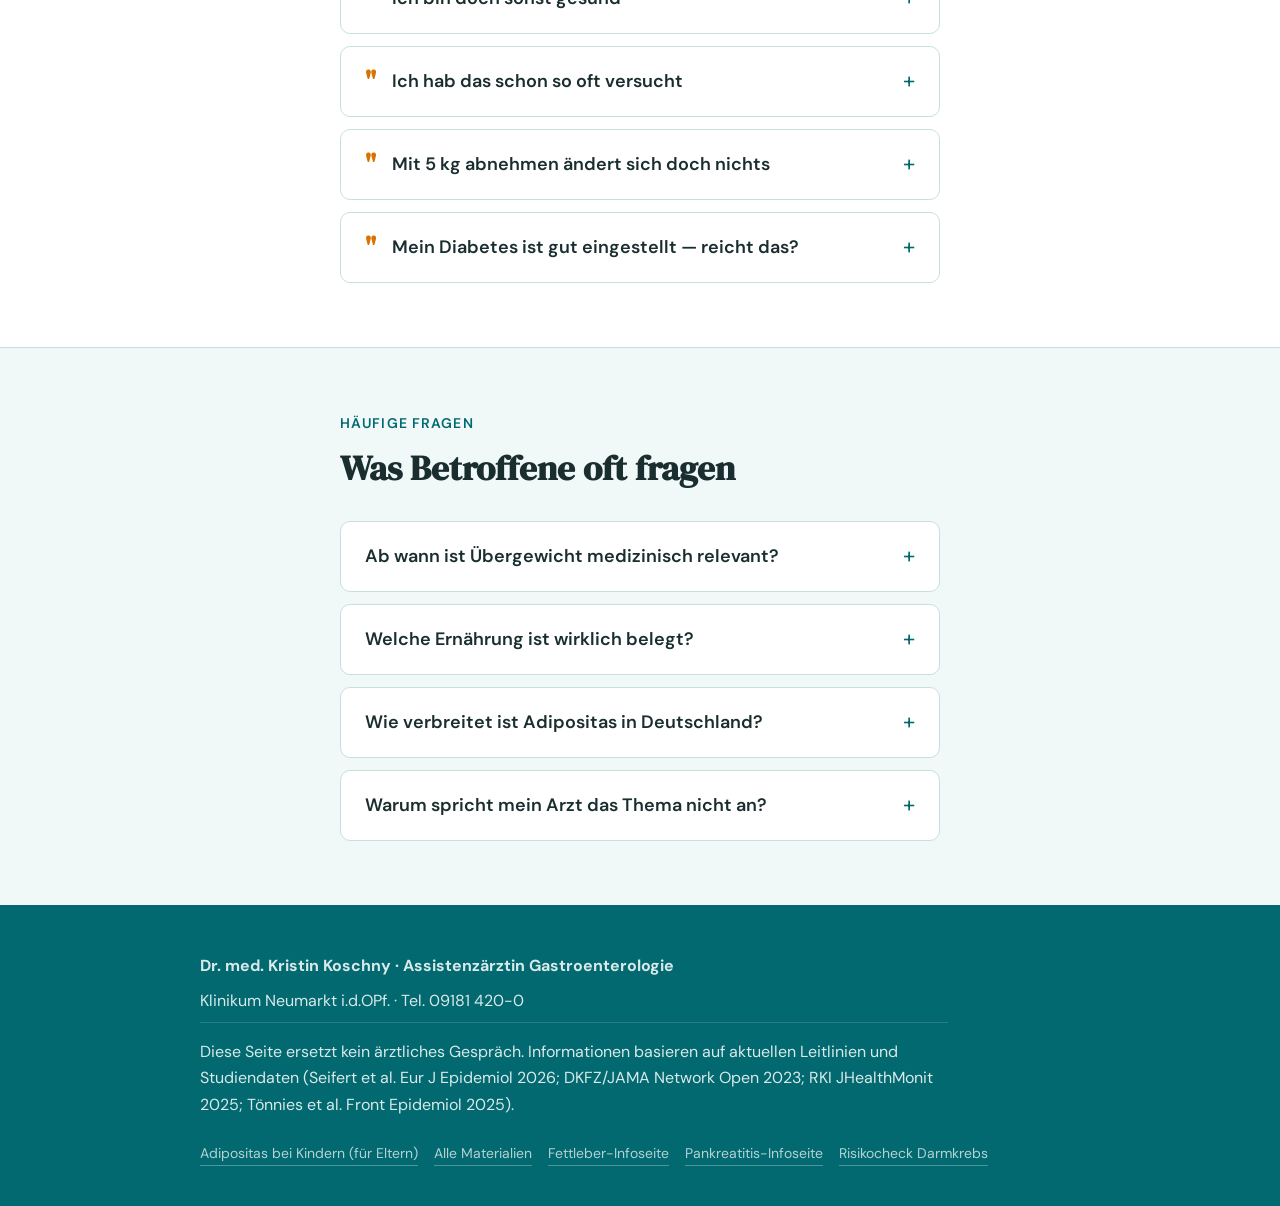
==== commit 1c211a75: "Erwachsene: zweiter Hero-Button + Grammatikfix" ====
--- a/erwachsene.html
+++ b/erwachsene.html
@@ -41,7 +41,10 @@
       <p class="hero-body">
         Die meisten Menschen mit Übergewicht haben schon alles versucht, alles gehört, alles gewusst. Diese Seite ist kein weiterer Vortrag. Sie erklärt, was im Körper wirklich passiert — und was kleine, echte Schritte bewirken können.
       </p>
-      <a href="#verstehen" class="btn-primary">Was passiert in meinem Körper?</a>
+      <div class="hero-cta-row">
+        <a href="#verstehen" class="btn-primary">Was passiert in meinem Körper?</a>
+        <a href="#schritte" class="btn-secondary">Was kann ich tun?</a>
+      </div>
     </div>
   </section>
 
@@ -54,7 +57,7 @@
         Unser Gehirn ist seit Jahrtausenden darauf ausgerichtet, bei Hunger sofort kalorienreiche Nahrung zu wählen — das war einmal ein Überlebensvorteil. Heute ist kalorienreiches Essen überall, günstig und gezielt so gestaltet, dass man davon nicht aufhören kann. Das ist kein Zufall, das ist Industrie.
       </p>
       <p>
-        Dazu kommen Stress, Schlafmangel, Zeitmangel — alles Dinge, die den Körper in einen Modus versetzen, in dem er noch mehr Energie einlagert. Gewohnheiten zu ändern ist unter diesen Umständen <strong>wirklich schwer</strong>. Wer das schon versucht hat und gescheitert ist, hat nicht versagt — er hat gegen einen sehr starken Strom geschwommen.
+        Dazu kommen Stress, Schlafmangel, Zeitmangel — alles Dinge, die den Körper in einen Modus versetzen, in dem er noch mehr Energie einlagert. Gewohnheiten zu ändern ist unter diesen Umständen <strong>wirklich schwer</strong>. Wer das schon versucht hat und gescheitert ist, hat nicht versagt — er ist gegen einen sehr starken Strom geschwommen.
       </p>
       <p>
         Und trotzdem: Es gibt Dinge, die helfen. Nicht weil sie einfach sind — sondern weil sie klein genug sind, um wirklich zu starten.
--- a/style.css
+++ b/style.css
@@ -806,3 +806,76 @@
 .steps-grid-3 {
   grid-template-columns: repeat(auto-fit, minmax(260px, 1fr));
 }
+
+/* ── Step external (teal variant) ─────────────────────────────────────────── */
+.step-card-external {
+  border-left: 4px solid var(--color-primary);
+  background: var(--color-surface-alt);
+}
+.step-number-teal {
+  background: var(--color-primary) !important;
+}
+
+/* ── Habit Cards ───────────────────────────────────────────────────────────── */
+.habit-list {
+  display: flex;
+  flex-direction: column;
+  gap: var(--space-4);
+  margin-top: var(--space-8);
+}
+.habit-card {
+  display: flex;
+  gap: var(--space-4);
+  align-items: flex-start;
+  background: var(--color-surface);
+  border: 1px solid var(--color-border);
+  border-radius: var(--radius-lg);
+  padding: var(--space-5) var(--space-6);
+  box-shadow: var(--shadow-sm);
+}
+.habit-icon {
+  font-size: 1.6rem;
+  flex-shrink: 0;
+  margin-top: 2px;
+}
+.habit-body strong {
+  display: block;
+  font-size: var(--text-base);
+  font-weight: 700;
+  margin-bottom: var(--space-2);
+  color: var(--color-text);
+}
+.habit-body p {
+  font-size: var(--text-sm);
+  color: var(--color-text-muted);
+  line-height: 1.6;
+  max-width: 100%;
+}
+
+/* ── Support List ──────────────────────────────────────────────────────────── */
+.support-list {
+  display: flex;
+  flex-direction: column;
+  gap: var(--space-5);
+  margin-top: var(--space-8);
+}
+.support-item {
+  display: flex;
+  gap: var(--space-4);
+  align-items: flex-start;
+}
+.support-icon {
+  font-size: 1.5rem;
+  flex-shrink: 0;
+  margin-top: 2px;
+}
+.support-item strong {
+  display: block;
+  font-weight: 700;
+  margin-bottom: var(--space-1, 0.25rem);
+}
+.support-item p {
+  font-size: var(--text-sm);
+  color: var(--color-text-muted);
+  max-width: 100%;
+}
